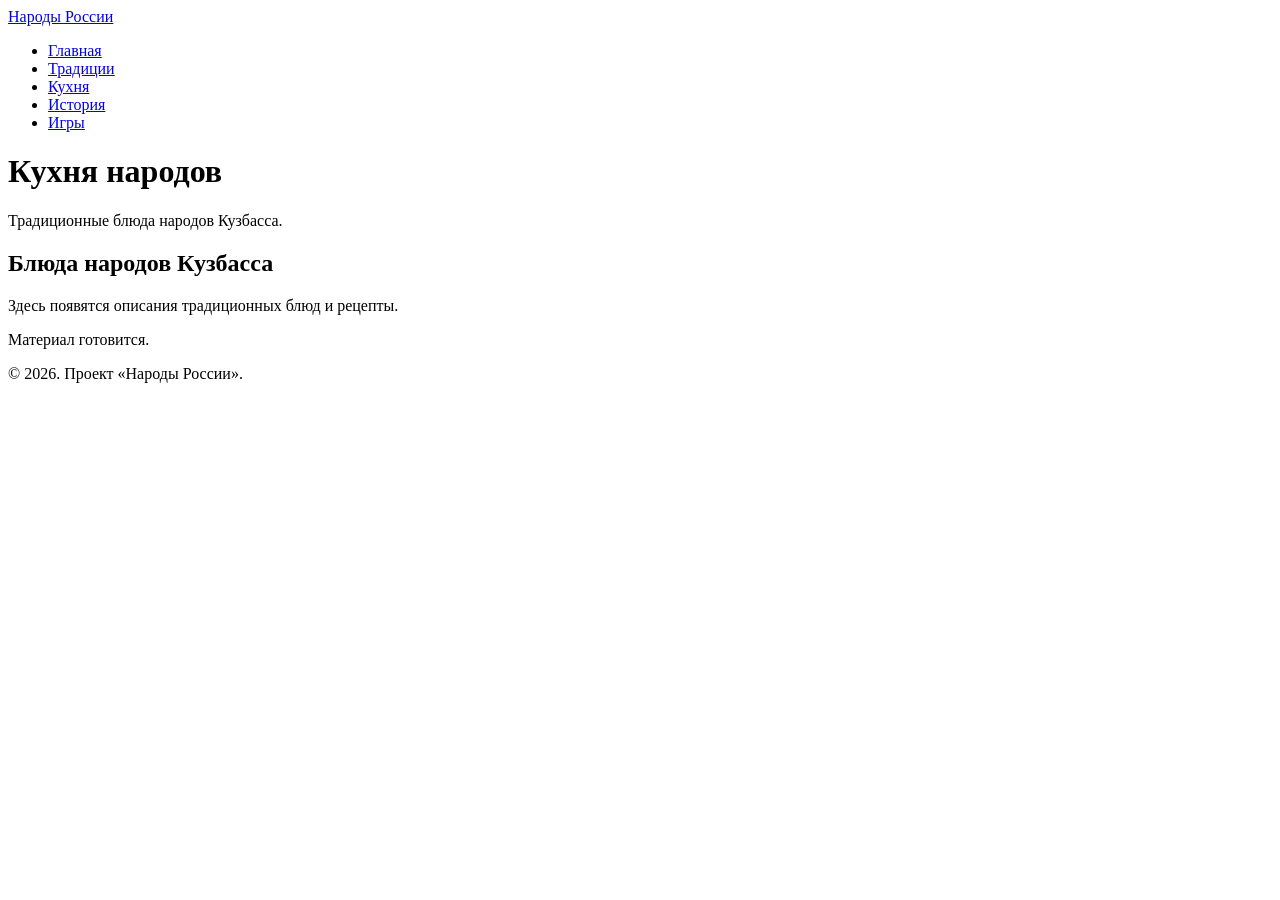
==== cuisine.html @ 7c1af922 "Каркас сайта: страницы, меню и общий CSS" ====
<!DOCTYPE html>
<html lang="ru">
<head>
  <meta charset="utf-8">
  <meta name="viewport" content="width=device-width, initial-scale=1">
  <title>Кухня народов — Народы России</title>
  <link rel="stylesheet" href="css/style.css">
</head>
<body>
  <header class="site-header">
    <a class="site-logo" href="index.html">Народы России</a>
    <nav class="site-nav" aria-label="Основная навигация">
      <ul class="site-nav__list">
        <li><a class="site-nav__link" href="index.html">Главная</a></li>
        <li><a class="site-nav__link" href="traditions.html">Традиции</a></li>
        <li><a class="site-nav__link" href="cuisine.html" aria-current="page">Кухня</a></li>
        <li><a class="site-nav__link" href="history.html">История</a></li>
        <li><a class="site-nav__link" href="games.html">Игры</a></li>
      </ul>
    </nav>
  </header>

  <main class="site-main">
    <h1 class="page-title">Кухня народов</h1>
    <p class="page-intro">Традиционные блюда народов Кузбасса.</p>

    <section class="page-section">
      <h2 class="section-title">Блюда народов Кузбасса</h2>
      <p>Здесь появятся описания традиционных блюд и рецепты.</p>
      <p>Материал готовится.</p>
    </section>
  </main>

  <footer class="site-footer">
    <p>© 2026. Проект «Народы России».</p>
  </footer>
</body>
</html>
---- css/style.css ----
/* ==========================================================================
   style.css — общий стиль сайта «Народы России»
   Владелец: Иван.
   Файл наполняется позже. Не редактировать без согласования с владельцем.
   ========================================================================== */
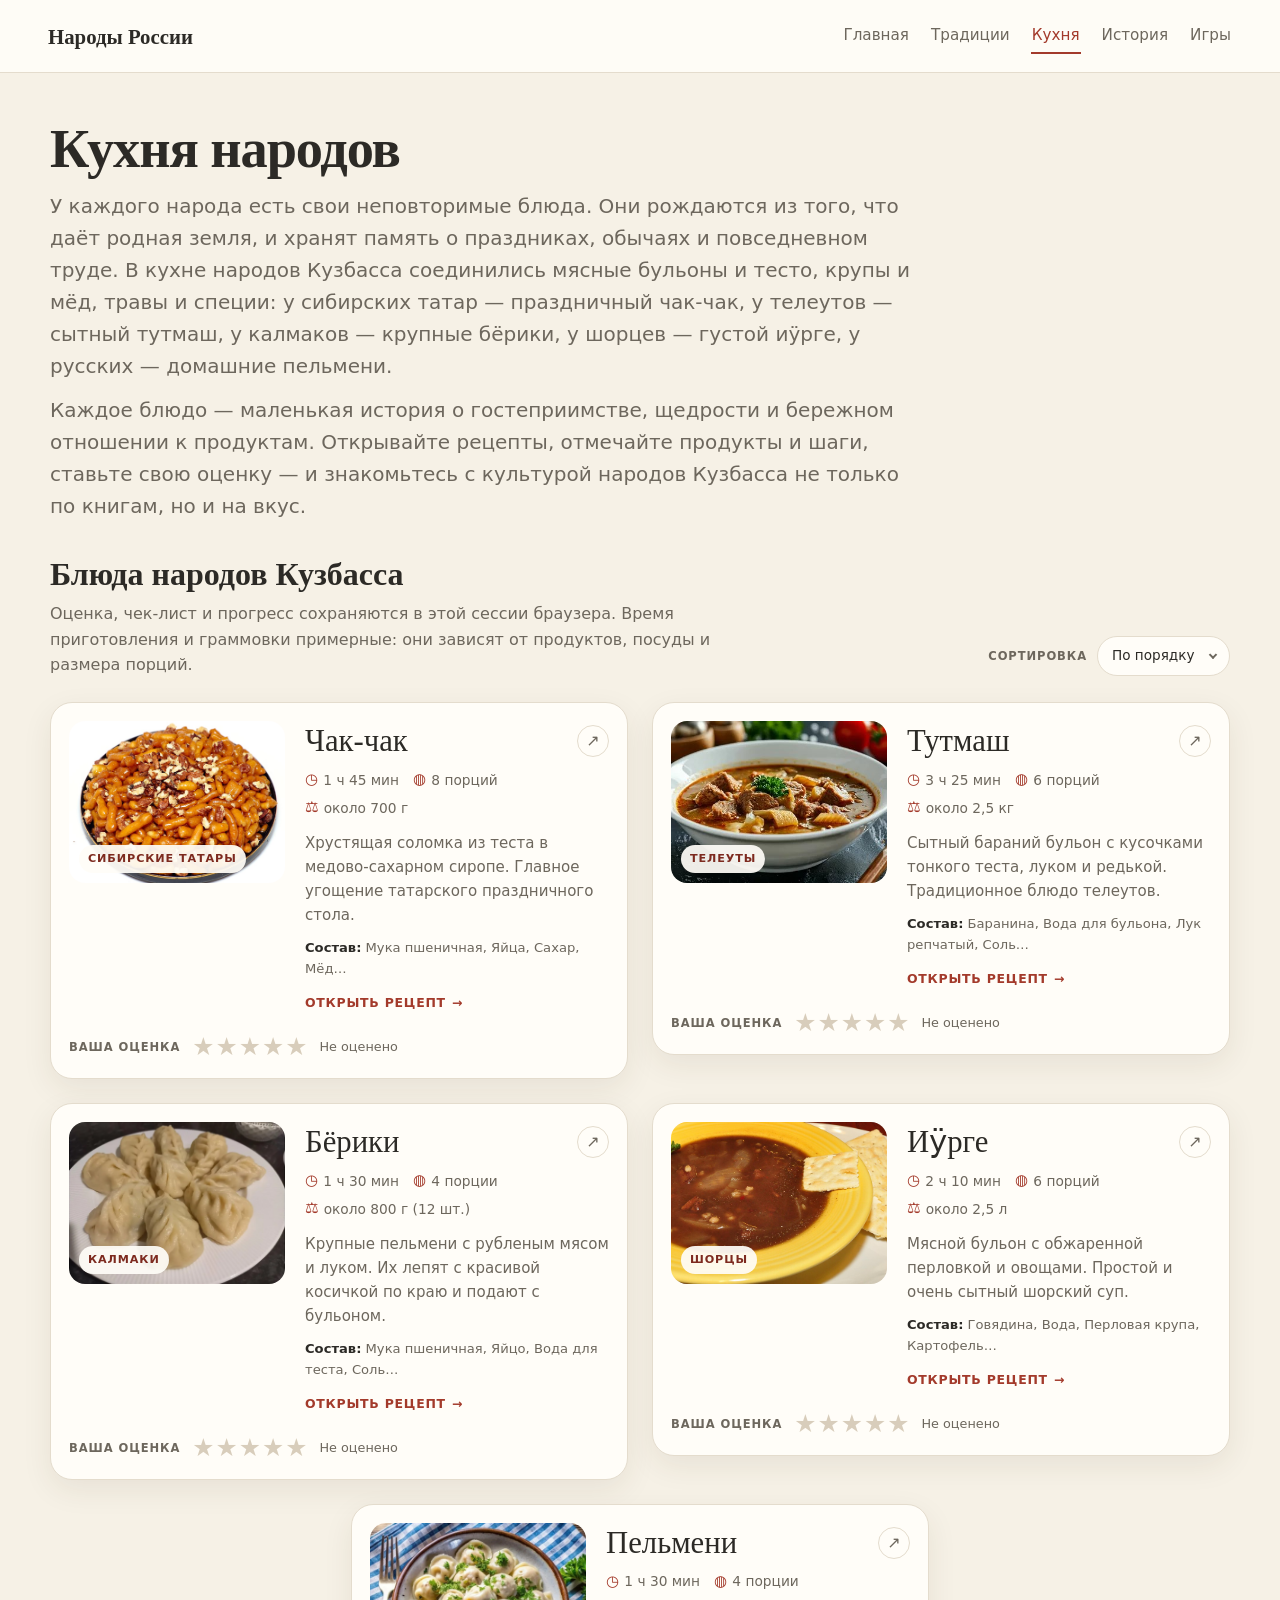
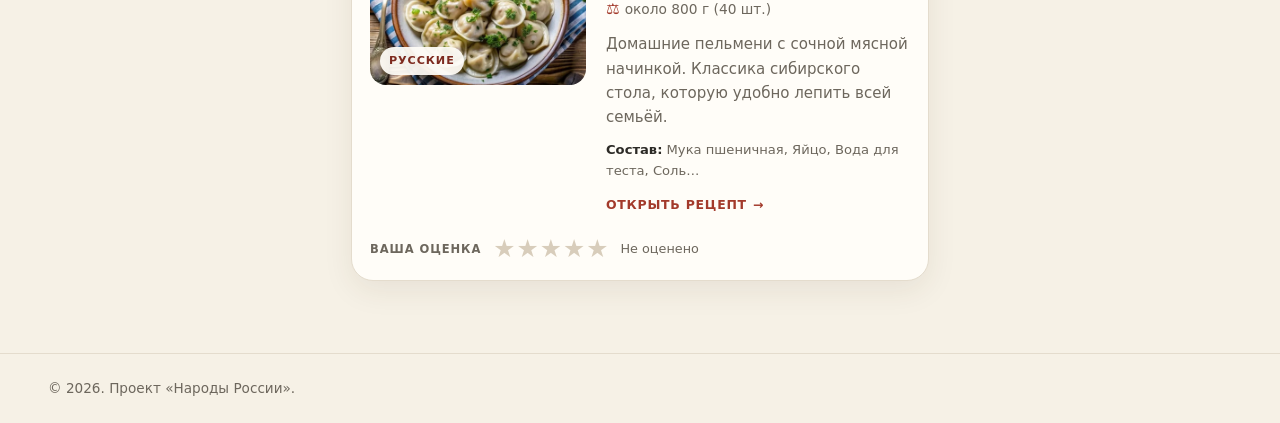
==== commit 18aaab93: "Add interactive cuisine recipes page Recipe cards open native dialogs with ingredients checklist and" ====
--- a/cuisine.html
+++ b/cuisine.html
@@ -3,10 +3,12 @@
 <head>
   <meta charset="utf-8">
   <meta name="viewport" content="width=device-width, initial-scale=1">
+  <meta name="description" content="Пять традиционных блюд народов Кузбасса: чак-чак, тутмаш, бёрики, иӱрге и пельмени. Пошаговые рецепты, чек-лист продуктов и сохранение прогресса.">
   <title>Кухня народов — Народы России</title>
   <link rel="stylesheet" href="css/style.css">
+  <link rel="stylesheet" href="css/cuisine.css">
 </head>
-<body>
+<body class="cuisine-page">
   <header class="site-header">
     <a class="site-logo" href="index.html">Народы России</a>
     <nav class="site-nav" aria-label="Основная навигация">
@@ -22,17 +24,41 @@
 
   <main class="site-main">
     <h1 class="page-title">Кухня народов</h1>
-    <p class="page-intro">Традиционные блюда народов Кузбасса.</p>
+    <div class="page-intro">
+      <p>У каждого народа есть свои неповторимые блюда. Они рождаются из того, что даёт родная земля, и хранят память о праздниках, обычаях и повседневном труде. В кухне народов Кузбасса соединились мясные бульоны и тесто, крупы и мёд, травы и специи: у сибирских татар — праздничный чак-чак, у телеутов — сытный тутмаш, у калмаков — крупные бёрики, у шорцев — густой иӱрге, у русских — домашние пельмени.</p>
+      <p>Каждое блюдо — маленькая история о гостеприимстве, щедрости и бережном отношении к продуктам. Открывайте рецепты, отмечайте продукты и шаги, ставьте свою оценку — и знакомьтесь с культурой народов Кузбасса не только по книгам, но и на вкус.</p>
+    </div>
 
-    <section class="page-section">
-      <h2 class="section-title">Блюда народов Кузбасса</h2>
-      <p>Здесь появятся описания традиционных блюд и рецепты.</p>
-      <p>Материал готовится.</p>
+    <section class="cuisine" aria-labelledby="dishes-title">
+      <div class="cuisine__heading">
+        <div class="cuisine__heading-text">
+          <h2 class="section-title" id="dishes-title">Блюда народов Кузбасса</h2>
+          <p class="section-intro">Оценка, чек-лист и прогресс сохраняются в этой сессии браузера. Время приготовления и граммовки примерные: они зависят от продуктов, посуды и размера порций.</p>
+        </div>
+        <label class="dish-sort">
+          <span class="dish-sort__label">Сортировка</span>
+          <span class="dish-sort__field">
+            <select class="dish-sort__select" id="dish-sort">
+              <option value="default">По порядку</option>
+              <option value="rating">По оценке</option>
+            </select>
+          </span>
+        </label>
+      </div>
+
+      <div class="dishes__grid" id="dish-grid"></div>
+
+      <noscript>
+        <p class="cuisine-noscript">Для интерактивных карточек нужен JavaScript. Включите его, чтобы открывать рецепты и сохранять прогресс.</p>
+      </noscript>
     </section>
   </main>
 
   <footer class="site-footer">
     <p>© 2026. Проект «Народы России».</p>
   </footer>
+
+  <script src="js/cuisine-data.js" defer></script>
+  <script src="js/cuisine.js" defer></script>
 </body>
 </html>
--- a/css/cuisine.css
+++ b/css/cuisine.css
@@ -0,0 +1,1150 @@
+/* ==========================================================================
+   cuisine.css — стили страницы «Кухня народов»
+   Подключается только в cuisine.html.
+   css/style.css не изменяется: это зона Ивана.
+   ========================================================================== */
+
+:root {
+  --c-bg: #f6f1e6;
+  --c-surface: #fffdf8;
+  --c-surface-soft: #fbf6ec;
+  --c-ink: #2c2a26;
+  --c-muted: #6d675d;
+  --c-line: #e4dccd;
+  --c-accent: #a33a2b;
+  --c-accent-dark: #7d2a1f;
+  --c-accent-soft: #f3e3de;
+  --c-green: #4f6b4a;
+  --c-green-soft: #e8efe3;
+  --c-gold: #c98a1e;
+  --c-radius: 22px;
+  --c-serif: "PT Serif", Cambria, "Times New Roman", serif;
+  --c-shadow: 0 10px 30px rgb(60 48 30 / 8%);
+  --c-shadow-hover: 0 18px 40px rgb(60 48 30 / 15%);
+}
+
+*,
+*::before,
+*::after {
+  box-sizing: border-box;
+}
+
+body.cuisine-page {
+  margin: 0;
+  background: var(--c-bg);
+  color: var(--c-ink);
+  font: 16px/1.6 "Segoe UI", system-ui, -apple-system, "Helvetica Neue", Arial, sans-serif;
+}
+
+html.has-modal,
+html.has-modal body {
+  overflow: hidden;
+}
+
+/* Базовый каркас. :where() держит нулевую специфичность,
+   чтобы будущие правила из style.css могли всё переопределить. */
+:where(.cuisine-page .site-header) {
+  display: flex;
+  flex-wrap: wrap;
+  align-items: center;
+  justify-content: space-between;
+  gap: 16px;
+  padding: 18px clamp(18px, 5vw, 48px);
+  background: rgb(255 253 248 / 94%);
+  border-bottom: 1px solid var(--c-line);
+}
+
+:where(.cuisine-page .site-logo) {
+  font-family: var(--c-serif);
+  font-size: 1.3rem;
+  font-weight: 700;
+  color: var(--c-ink);
+  text-decoration: none;
+}
+
+:where(.cuisine-page .site-nav__list) {
+  display: flex;
+  flex-wrap: wrap;
+  gap: 6px 20px;
+  margin: 0;
+  padding: 0;
+  list-style: none;
+}
+
+:where(.cuisine-page .site-nav__link) {
+  display: inline-block;
+  padding: 5px 1px;
+  color: var(--c-muted);
+  font-size: .95rem;
+  text-decoration: none;
+  border-bottom: 2px solid transparent;
+}
+
+:where(.cuisine-page .site-nav__link):hover,
+:where(.cuisine-page .site-nav__link)[aria-current="page"] {
+  color: var(--c-accent);
+  border-bottom-color: var(--c-accent);
+}
+
+.cuisine-page .site-main {
+  width: min(1180px, 100% - 40px);
+  margin: 0 auto;
+  padding: 48px 0 72px;
+}
+
+.cuisine-page .page-title {
+  margin: 0 0 12px;
+  font-family: var(--c-serif);
+  font-size: clamp(2.2rem, 5vw, 3.4rem);
+  line-height: 1.05;
+  letter-spacing: -.02em;
+}
+
+.cuisine-page .page-intro {
+  max-width: 68ch;
+  margin: 0 0 34px;
+  font-size: clamp(1.05rem, 1.6vw, 1.25rem);
+  color: var(--c-muted);
+}
+
+.cuisine-page .page-intro p {
+  margin: 0;
+}
+
+.cuisine-page .page-intro p + p {
+  margin-top: 12px;
+}
+
+.cuisine-page .section-title {
+  margin: 0 0 8px;
+  font-family: var(--c-serif);
+  font-size: clamp(1.5rem, 3vw, 2rem);
+  line-height: 1.15;
+}
+
+.cuisine-page .section-intro {
+  max-width: 70ch;
+  margin: 0 0 24px;
+  color: var(--c-muted);
+}
+
+.cuisine__heading {
+  display: flex;
+  flex-wrap: wrap;
+  align-items: flex-end;
+  justify-content: space-between;
+  gap: 14px 28px;
+  margin-bottom: 24px;
+}
+
+.cuisine__heading-text {
+  flex: 1 1 520px;
+  min-width: 0;
+}
+
+.cuisine__heading-text .section-intro {
+  margin-bottom: 0;
+}
+
+.dish-sort {
+  display: flex;
+  flex: none;
+  align-items: center;
+  gap: 10px;
+  padding-bottom: 2px;
+}
+
+.dish-sort__label {
+  color: var(--c-muted);
+  font-size: .72rem;
+  font-weight: 700;
+  letter-spacing: .08em;
+  text-transform: uppercase;
+}
+
+.dish-sort__field {
+  position: relative;
+  display: inline-flex;
+}
+
+.dish-sort__field::after {
+  content: "";
+  position: absolute;
+  top: 50%;
+  right: 14px;
+  width: 6px;
+  height: 6px;
+  border-right: 2px solid var(--c-muted);
+  border-bottom: 2px solid var(--c-muted);
+  pointer-events: none;
+  transform: translateY(-70%) rotate(45deg);
+}
+
+.dish-sort__select {
+  appearance: none;
+  padding: 8px 34px 8px 14px;
+  color: var(--c-ink);
+  font: inherit;
+  font-size: .85rem;
+  background: var(--c-surface);
+  border: 1px solid var(--c-line);
+  border-radius: 999px;
+  cursor: pointer;
+  transition: border-color .2s ease, box-shadow .2s ease;
+}
+
+.dish-sort__select:hover {
+  border-color: #d6c9b4;
+}
+
+.dish-sort__select:focus-visible {
+  outline: 3px solid var(--c-accent);
+  outline-offset: 2px;
+}
+
+/* Сетка карточек */
+.dishes__grid {
+  display: grid;
+  grid-template-columns: repeat(auto-fit, minmax(420px, 1fr));
+  gap: 24px;
+  align-items: start;
+}
+
+/* Пятая карточка в двухколоночной сетке выглядит аккуратнее по центру. */
+@media (min-width: 920px) {
+  .dishes__grid > .dish-card:last-child:nth-child(odd) {
+    grid-column: 1 / -1;
+    justify-self: center;
+    width: calc(50% - 12px);
+  }
+}
+
+.dish-card {
+  position: relative;
+  overflow: hidden;
+  background: var(--c-surface);
+  border: 1px solid var(--c-line);
+  border-radius: var(--c-radius);
+  box-shadow: var(--c-shadow);
+  transition: border-color .25s ease, box-shadow .25s ease;
+}
+
+.dish-card:hover {
+  border-color: #d6c9b4;
+  box-shadow: var(--c-shadow-hover);
+}
+
+.dish-card__summary {
+  display: grid;
+  grid-template-columns: minmax(150px, 40%) minmax(0, 1fr);
+  align-items: start;
+  gap: 20px;
+  width: 100%;
+  padding: 18px;
+  border: 0;
+  background: transparent;
+  color: inherit;
+  font: inherit;
+  text-align: left;
+  cursor: pointer;
+}
+
+.dish-card__summary:focus-visible {
+  outline: 3px solid var(--c-accent);
+  outline-offset: -3px;
+  border-radius: var(--c-radius);
+}
+
+.dish-card__media {
+  position: relative;
+  display: block;
+  overflow: hidden;
+  align-self: start;
+  border-radius: 16px;
+  background: #e8dfcf;
+}
+
+.dish-card__media img {
+  display: block;
+  width: 100%;
+  height: auto;
+  aspect-ratio: 4 / 3;
+  object-fit: cover;
+  transition: transform .4s ease;
+}
+
+.dish-card:hover .dish-card__media img {
+  transform: scale(1.04);
+}
+
+.dish-card__badge {
+  position: absolute;
+  left: 10px;
+  bottom: 10px;
+  max-width: calc(100% - 20px);
+  padding: 5px 9px;
+  overflow: hidden;
+  color: var(--c-accent-dark);
+  font-size: .7rem;
+  font-weight: 700;
+  letter-spacing: .08em;
+  text-overflow: ellipsis;
+  text-transform: uppercase;
+  white-space: nowrap;
+  background: rgb(255 253 248 / 93%);
+  border-radius: 999px;
+}
+
+.dish-card__content {
+  display: flex;
+  flex-direction: column;
+  min-width: 0;
+  padding: 4px 0;
+}
+
+.dish-card__title-row {
+  display: flex;
+  align-items: flex-start;
+  justify-content: space-between;
+  gap: 12px;
+}
+
+.dish-card__title {
+  font-family: var(--c-serif);
+  font-size: clamp(1.5rem, 2.4vw, 2rem);
+  line-height: 1.1;
+}
+
+.dish-card__toggle-icon {
+  display: grid;
+  flex: none;
+  place-items: center;
+  width: 32px;
+  height: 32px;
+  color: var(--c-muted);
+  font-size: 1rem;
+  line-height: 1;
+  border: 1px solid var(--c-line);
+  border-radius: 50%;
+  transition: color .2s ease, background .2s ease, border-color .2s ease;
+}
+
+.dish-card__toggle-icon::before {
+  content: "↗";
+}
+
+.dish-card__summary:hover .dish-card__toggle-icon {
+  color: var(--c-accent);
+  background: var(--c-accent-soft);
+  border-color: #e5c9c0;
+}
+
+.dish-card__meta {
+  display: flex;
+  flex-wrap: wrap;
+  gap: 6px 14px;
+  margin-top: 10px;
+  color: var(--c-muted);
+  font-size: .86rem;
+}
+
+.dish-card__meta-item {
+  display: inline-flex;
+  align-items: center;
+  gap: 5px;
+}
+
+.dish-card__meta-icon {
+  color: var(--c-accent);
+  font-size: .95rem;
+  line-height: 1;
+}
+
+.dish-card__desc {
+  margin-top: 12px;
+  color: var(--c-muted);
+  font-size: .94rem;
+}
+
+.dish-card__preview {
+  margin-top: 10px;
+  color: var(--c-muted);
+  font-size: .82rem;
+}
+
+.dish-card__preview strong {
+  color: var(--c-ink);
+}
+
+.dish-card__open-hint {
+  display: inline-flex;
+  align-items: center;
+  gap: 6px;
+  margin-top: auto;
+  padding-top: 14px;
+  color: var(--c-accent);
+  font-size: .78rem;
+  font-weight: 700;
+  letter-spacing: .06em;
+  text-transform: uppercase;
+}
+
+.dish-card__open-hint::after {
+  content: "→";
+  transition: transform .2s ease;
+}
+
+.dish-card:hover .dish-card__open-hint::after {
+  transform: translateX(3px);
+}
+
+/* Рейтинг */
+.dish-rating {
+  display: flex;
+  flex-wrap: wrap;
+  align-items: center;
+  gap: 8px 12px;
+  padding: 0 18px 18px;
+}
+
+.dish-rating__label {
+  color: var(--c-muted);
+  font-size: .72rem;
+  font-weight: 700;
+  letter-spacing: .08em;
+  text-transform: uppercase;
+}
+
+.dish-rating__stars {
+  display: inline-flex;
+  gap: 1px;
+}
+
+.star {
+  position: relative;
+  display: inline-flex;
+  color: #d8cdbb;
+  line-height: 1;
+  cursor: pointer;
+}
+
+.star__input {
+  position: absolute;
+  width: 1px;
+  height: 1px;
+  overflow: hidden;
+  opacity: 0;
+}
+
+.star__icon {
+  font-size: 1.55rem;
+  line-height: 1;
+  transition: color .15s ease, transform .15s ease;
+}
+
+.star.is-filled {
+  color: var(--c-gold);
+}
+
+.star:hover .star__icon {
+  color: var(--c-gold);
+  transform: scale(1.14);
+}
+
+/* Подсвечиваем все звёзды до той, на которую наведён курсор. */
+@media (hover: hover) {
+  .dish-rating__stars:has(.star:nth-child(1):hover) .star:nth-child(-n + 1),
+  .dish-rating__stars:has(.star:nth-child(2):hover) .star:nth-child(-n + 2),
+  .dish-rating__stars:has(.star:nth-child(3):hover) .star:nth-child(-n + 3),
+  .dish-rating__stars:has(.star:nth-child(4):hover) .star:nth-child(-n + 4),
+  .dish-rating__stars:has(.star:nth-child(5):hover) .star:nth-child(-n + 5) {
+    color: var(--c-gold);
+  }
+}
+
+.star:focus-within {
+  outline: 2px solid var(--c-accent);
+  outline-offset: 2px;
+  border-radius: 4px;
+}
+
+.dish-rating__value {
+  color: var(--c-muted);
+  font-size: .8rem;
+}
+
+/* Модальное окно с рецептом */
+.dish-modal {
+  width: min(1040px, calc(100% - 32px));
+  max-height: min(90vh, 940px);
+  margin: auto;
+  padding: 0;
+  overflow: auto;
+  overscroll-behavior: contain;
+  color: var(--c-ink);
+  background: var(--c-surface-soft);
+  border: 1px solid var(--c-line);
+  border-radius: 24px;
+  box-shadow: 0 30px 80px rgb(30 24 17 / 35%);
+}
+
+.dish-modal:focus {
+  outline: none;
+}
+
+.dish-modal::backdrop {
+  background: rgb(35 28 20 / 55%);
+  backdrop-filter: blur(2px);
+}
+
+.dish-modal[open] {
+  animation: cuisine-modal-in .24s ease both;
+}
+
+@keyframes cuisine-modal-in {
+  from {
+    opacity: 0;
+    transform: translateY(14px) scale(.985);
+  }
+
+  to {
+    opacity: 1;
+    transform: none;
+  }
+}
+
+.dish-modal__head {
+  position: sticky;
+  top: 0;
+  z-index: 2;
+  display: flex;
+  align-items: flex-start;
+  justify-content: space-between;
+  gap: 18px;
+  padding: 20px 24px 16px;
+  background: var(--c-surface-soft);
+  border-bottom: 1px solid var(--c-line);
+}
+
+.dish-modal__title-wrap {
+  min-width: 0;
+}
+
+.dish-modal__close {
+  display: grid;
+  flex: none;
+  place-items: center;
+  width: 42px;
+  height: 42px;
+  padding: 0;
+  color: var(--c-muted);
+  font: inherit;
+  font-size: 1.6rem;
+  line-height: 1;
+  background: #fff;
+  border: 1px solid var(--c-line);
+  border-radius: 50%;
+  cursor: pointer;
+  transition: color .2s ease, background .2s ease, border-color .2s ease;
+}
+
+.dish-modal__close:hover {
+  color: var(--c-accent-dark);
+  background: var(--c-accent-soft);
+  border-color: #e5c9c0;
+}
+
+.dish-modal__close:focus-visible {
+  outline: 3px solid var(--c-accent);
+  outline-offset: 3px;
+}
+
+.dish-modal__content {
+  padding: 20px 24px 26px;
+}
+
+.dish-modal .dish-ingredients {
+  position: static;
+}
+
+.dish-card__eyebrow {
+  margin: 0 0 4px;
+  color: var(--c-accent);
+  font-size: .72rem;
+  font-weight: 700;
+  letter-spacing: .12em;
+  text-transform: uppercase;
+}
+
+.dish-card__body-title {
+  margin: 0;
+  font-family: var(--c-serif);
+  font-size: clamp(1.6rem, 3vw, 2.2rem);
+  line-height: 1.1;
+}
+
+.dish-card__yield {
+  display: flex;
+  flex-wrap: wrap;
+  gap: 6px 18px;
+  width: fit-content;
+  max-width: 100%;
+  margin-bottom: 16px;
+  padding: 10px 14px;
+  color: var(--c-muted);
+  font-size: .86rem;
+  background: #fff;
+  border: 1px solid var(--c-line);
+  border-radius: 12px;
+}
+
+.dish-card__yield strong {
+  color: var(--c-ink);
+}
+
+.dish-card__note {
+  margin: 0;
+  padding: 10px 14px;
+  color: #5f5a50;
+  font-size: .86rem;
+  line-height: 1.5;
+  background: #fff8e9;
+  border-left: 3px solid #d9b36a;
+  border-radius: 0 10px 10px 0;
+}
+
+.dish-card__progress {
+  margin: 18px 0 22px;
+}
+
+.dish-card__progress-row {
+  display: flex;
+  flex-wrap: wrap;
+  justify-content: space-between;
+  gap: 8px 16px;
+  margin-bottom: 8px;
+  color: var(--c-muted);
+  font-size: .9rem;
+}
+
+.dish-card__progress-row strong {
+  color: var(--c-accent-dark);
+  font-size: 1.05rem;
+}
+
+.dish-progress {
+  height: 10px;
+  overflow: hidden;
+  background: #e9e0d1;
+  border-radius: 999px;
+}
+
+.dish-progress__fill {
+  display: block;
+  width: 0;
+  height: 100%;
+  background: linear-gradient(90deg, var(--c-accent), #c66a3f);
+  border-radius: inherit;
+  transition: width .3s ease;
+}
+
+.dish-card__columns {
+  display: grid;
+  grid-template-columns: minmax(250px, 320px) minmax(0, 1fr);
+  gap: 28px;
+  align-items: start;
+}
+
+.dish-ingredients {
+  position: sticky;
+  top: 18px;
+  padding: 18px;
+  background: #fff;
+  border: 1px solid var(--c-line);
+  border-radius: 18px;
+}
+
+.dish-steps {
+  min-width: 0;
+}
+
+.dish-block-title {
+  margin: 0 0 4px;
+  font-family: var(--c-serif);
+  font-size: 1.25rem;
+  line-height: 1.2;
+}
+
+.dish-block-hint {
+  margin: 0 0 14px;
+  color: var(--c-muted);
+  font-size: .84rem;
+}
+
+/* Ингредиенты */
+.ingredient-list {
+  display: grid;
+  gap: 2px;
+  margin: 0;
+  padding: 0;
+  list-style: none;
+}
+
+.ingredient-list__item {
+  margin: 0;
+}
+
+.ingredient-check {
+  display: grid;
+  grid-template-columns: 22px minmax(0, 1fr) auto;
+  align-items: center;
+  gap: 10px;
+  padding: 9px 10px;
+  border-radius: 10px;
+  cursor: pointer;
+  transition: background .2s ease;
+}
+
+.ingredient-check:hover {
+  background: #f7f0e4;
+}
+
+.ingredient-check.is-checked {
+  background: var(--c-green-soft);
+}
+
+.ingredient-check input {
+  position: absolute;
+  width: 1px;
+  height: 1px;
+  overflow: hidden;
+  opacity: 0;
+}
+
+.ingredient-check__box {
+  position: relative;
+  width: 22px;
+  height: 22px;
+  background: #fff;
+  border: 2px solid #c9bca8;
+  border-radius: 6px;
+  transition: background .2s ease, border-color .2s ease;
+}
+
+.ingredient-check input:focus-visible + .ingredient-check__box {
+  outline: 3px solid var(--c-accent);
+  outline-offset: 2px;
+}
+
+.ingredient-check input:checked + .ingredient-check__box {
+  background: var(--c-green);
+  border-color: var(--c-green);
+}
+
+.ingredient-check input:checked + .ingredient-check__box::after {
+  content: "";
+  position: absolute;
+  top: 2px;
+  left: 6px;
+  width: 6px;
+  height: 11px;
+  border-right: 2px solid #fff;
+  border-bottom: 2px solid #fff;
+  transform: rotate(45deg);
+}
+
+.ingredient-check__name {
+  font-size: .92rem;
+  line-height: 1.35;
+}
+
+.ingredient-check.is-checked .ingredient-check__name {
+  color: var(--c-muted);
+  text-decoration: line-through;
+  text-decoration-color: rgb(79 107 74 / 40%);
+}
+
+.ingredient-check__amount {
+  color: var(--c-muted);
+  font-size: .8rem;
+  white-space: nowrap;
+}
+
+.dish-ingredients__count {
+  margin: 12px 0 0;
+  padding-top: 10px;
+  color: var(--c-muted);
+  font-size: .8rem;
+  border-top: 1px dashed var(--c-line);
+}
+
+/* Шаги */
+.step-list {
+  display: grid;
+  gap: 10px;
+  margin: 0;
+  padding: 0;
+  list-style: none;
+}
+
+.step-list__item {
+  margin: 0;
+}
+
+.step {
+  display: grid;
+  grid-template-columns: 38px minmax(0, 1fr) auto 26px;
+  align-items: start;
+  gap: 12px;
+  width: 100%;
+  padding: 14px;
+  color: inherit;
+  font: inherit;
+  text-align: left;
+  background: #fff;
+  border: 1px solid var(--c-line);
+  border-radius: 14px;
+  cursor: pointer;
+  transition: background .2s ease, border-color .2s ease;
+}
+
+.step:hover {
+  background: #fffdf8;
+  border-color: #d6c9b4;
+}
+
+.step:focus-visible {
+  outline: 3px solid var(--c-accent);
+  outline-offset: 2px;
+}
+
+.step.is-done {
+  background: var(--c-green-soft);
+  border-color: #cbd9c2;
+}
+
+.step__num {
+  display: grid;
+  place-items: center;
+  width: 34px;
+  height: 34px;
+  color: var(--c-accent-dark);
+  font-size: .9rem;
+  font-weight: 700;
+  background: var(--c-accent-soft);
+  border-radius: 50%;
+}
+
+.step.is-done .step__num {
+  color: #fff;
+  background: var(--c-green);
+}
+
+.step__body {
+  display: grid;
+  gap: 4px;
+  min-width: 0;
+}
+
+.step__title {
+  font-weight: 700;
+  line-height: 1.3;
+}
+
+.step.is-done .step__title {
+  text-decoration: line-through;
+  text-decoration-color: rgb(79 107 74 / 45%);
+}
+
+.step__text {
+  color: var(--c-muted);
+  font-size: .88rem;
+  line-height: 1.5;
+}
+
+.step.is-done .step__text {
+  color: #5f6b58;
+}
+
+.step__time {
+  align-self: start;
+  padding: 3px 8px;
+  color: var(--c-muted);
+  font-size: .76rem;
+  white-space: nowrap;
+  background: #f5eee2;
+  border-radius: 999px;
+}
+
+.step.is-done .step__time {
+  color: var(--c-green);
+  background: #dbe7d4;
+}
+
+.step__check {
+  position: relative;
+  width: 22px;
+  height: 22px;
+  margin-top: 5px;
+  border: 2px solid #d3c7b4;
+  border-radius: 50%;
+}
+
+.step.is-done .step__check {
+  background: var(--c-green);
+  border-color: var(--c-green);
+}
+
+.step.is-done .step__check::after {
+  content: "";
+  position: absolute;
+  top: 2px;
+  left: 6px;
+  width: 5px;
+  height: 10px;
+  border-right: 2px solid #fff;
+  border-bottom: 2px solid #fff;
+  transform: rotate(45deg);
+}
+
+/* Подвал раскрытой карточки */
+.dish-card__footer {
+  display: flex;
+  flex-wrap: wrap;
+  align-items: flex-start;
+  justify-content: space-between;
+  gap: 18px;
+  margin-top: 22px;
+  padding-top: 18px;
+  border-top: 1px solid var(--c-line);
+}
+
+.dish-card__status-wrap {
+  display: grid;
+  gap: 6px;
+  max-width: 72ch;
+}
+
+.dish-card__status {
+  margin: 0;
+  font-size: .9rem;
+}
+
+.dish-card__credit {
+  margin: 0;
+  color: var(--c-muted);
+  font-size: .76rem;
+}
+
+.dish-card__credit a {
+  color: inherit;
+  text-decoration: underline;
+  text-underline-offset: 2px;
+}
+
+.dish-reset {
+  padding: 11px 18px;
+  color: #fff;
+  font: inherit;
+  font-weight: 700;
+  white-space: nowrap;
+  background: var(--c-accent);
+  border: 0;
+  border-radius: 999px;
+  cursor: pointer;
+  transition: background .2s ease, transform .2s ease;
+}
+
+.dish-reset:hover {
+  background: var(--c-accent-dark);
+  transform: translateY(-1px);
+}
+
+.dish-reset:focus-visible {
+  outline: 3px solid var(--c-accent);
+  outline-offset: 3px;
+}
+
+/* Служебные элементы */
+.visually-hidden {
+  position: absolute !important;
+  width: 1px !important;
+  height: 1px !important;
+  padding: 0 !important;
+  margin: -1px !important;
+  overflow: hidden !important;
+  clip: rect(0, 0, 0, 0) !important;
+  white-space: nowrap !important;
+  border: 0 !important;
+}
+
+.cuisine-noscript,
+.cuisine-error {
+  padding: 18px 20px;
+  color: var(--c-accent-dark);
+  background: var(--c-accent-soft);
+  border: 1px solid #e5c9c0;
+  border-radius: 14px;
+}
+
+/* Подвал сайта */
+:where(.cuisine-page .site-footer) {
+  padding: 24px clamp(18px, 5vw, 48px);
+  color: var(--c-muted);
+  font-size: .85rem;
+  border-top: 1px solid var(--c-line);
+}
+
+:where(.cuisine-page .site-footer p) {
+  margin: 0;
+}
+
+@media (max-width: 900px) {
+  .dish-card__columns {
+    grid-template-columns: 1fr;
+  }
+
+  .dish-ingredients {
+    position: static;
+  }
+}
+
+@media (max-width: 760px) {
+  .dish-card__summary {
+    grid-template-columns: 1fr;
+    gap: 14px;
+    padding: 14px;
+  }
+
+  .dish-card__media img {
+    aspect-ratio: 16 / 9;
+  }
+
+  .dish-card__content {
+    padding: 0;
+  }
+
+  .dish-rating {
+    padding: 0 14px 14px;
+  }
+
+  .dish-modal {
+    width: calc(100% - 24px);
+    max-height: 92vh;
+    border-radius: 18px;
+  }
+
+  .dish-modal__head {
+    padding: 18px 18px 14px;
+  }
+
+  .dish-modal__content {
+    padding: 18px;
+  }
+
+  .dish-card__open-hint {
+    padding-top: 10px;
+  }
+}
+
+@media (max-width: 560px) {
+  .cuisine-page .site-main {
+    width: calc(100% - 28px);
+    padding: 32px 0 56px;
+  }
+
+  .dishes__grid {
+    grid-template-columns: 1fr;
+    gap: 16px;
+  }
+
+  .step {
+    grid-template-columns: 34px minmax(0, 1fr) 22px;
+    gap: 10px;
+    padding: 12px;
+  }
+
+  .step__num {
+    width: 32px;
+    height: 32px;
+  }
+
+  .step__time {
+    grid-column: 2;
+    grid-row: 2;
+    justify-self: start;
+  }
+
+  .step__check {
+    grid-column: 3;
+    grid-row: 1;
+  }
+
+  .dish-modal {
+    width: calc(100% - 12px);
+    max-height: 94vh;
+    border-radius: 16px;
+  }
+
+  .dish-modal__head {
+    gap: 12px;
+    padding: 16px;
+  }
+
+  .dish-modal__content {
+    padding: 16px;
+  }
+
+  .dish-modal__close {
+    width: 38px;
+    height: 38px;
+  }
+
+  .dish-card__yield {
+    width: 100%;
+  }
+
+  .dish-card__footer {
+    align-items: stretch;
+  }
+
+  .dish-reset {
+    width: 100%;
+  }
+}
+
+/* На тач-экранах hover не нужен: карточка не должна «залипать». */
+@media (hover: none) {
+  .dish-card:hover {
+    border-color: var(--c-line);
+    box-shadow: var(--c-shadow);
+  }
+
+  .dish-card:hover .dish-card__media img {
+    transform: none;
+  }
+
+  .dish-card:hover .dish-card__open-hint::after {
+    transform: none;
+  }
+
+  .star:hover .star__icon {
+    color: inherit;
+    transform: none;
+  }
+}
+
+@media (prefers-reduced-motion: reduce) {
+  *,
+  *::before,
+  *::after {
+    scroll-behavior: auto !important;
+    animation-duration: .01ms !important;
+    animation-iteration-count: 1 !important;
+    transition-duration: .01ms !important;
+  }
+
+  .dish-card:hover .dish-card__media img {
+    transform: none;
+  }
+}
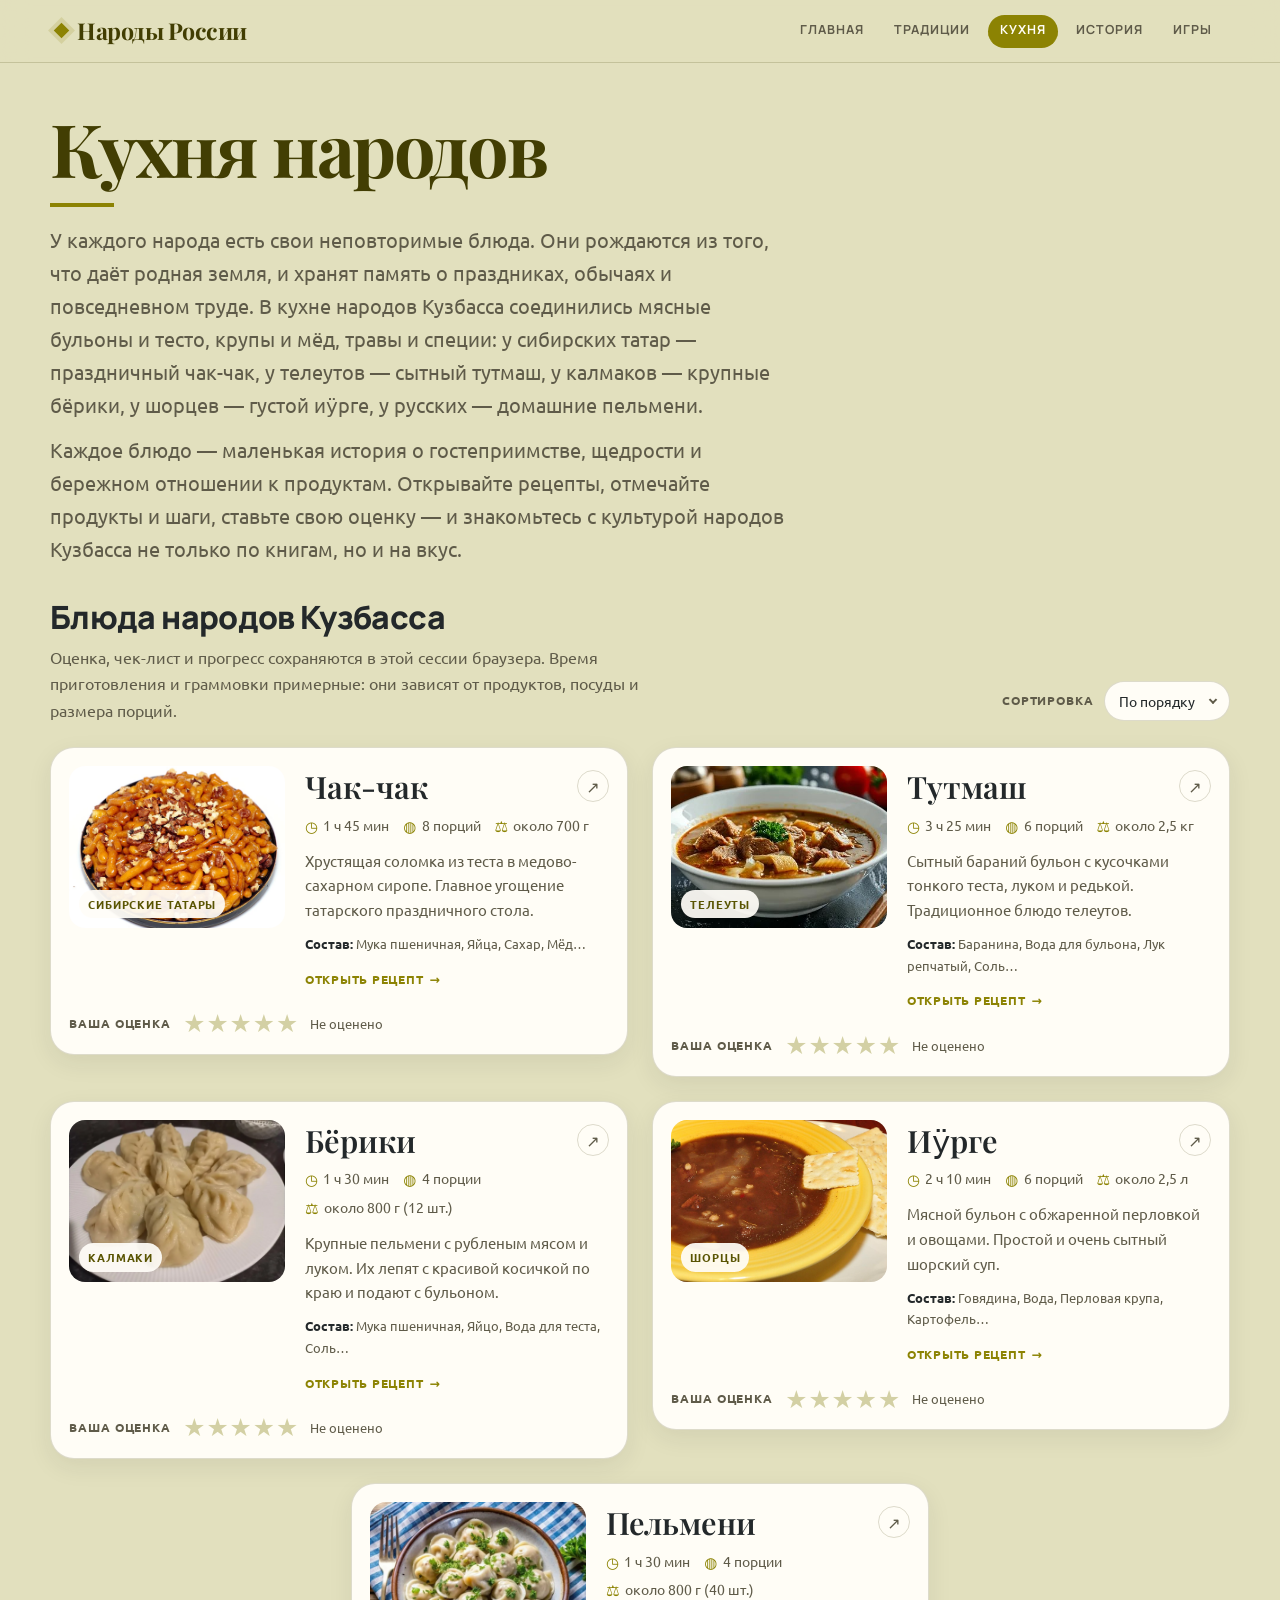
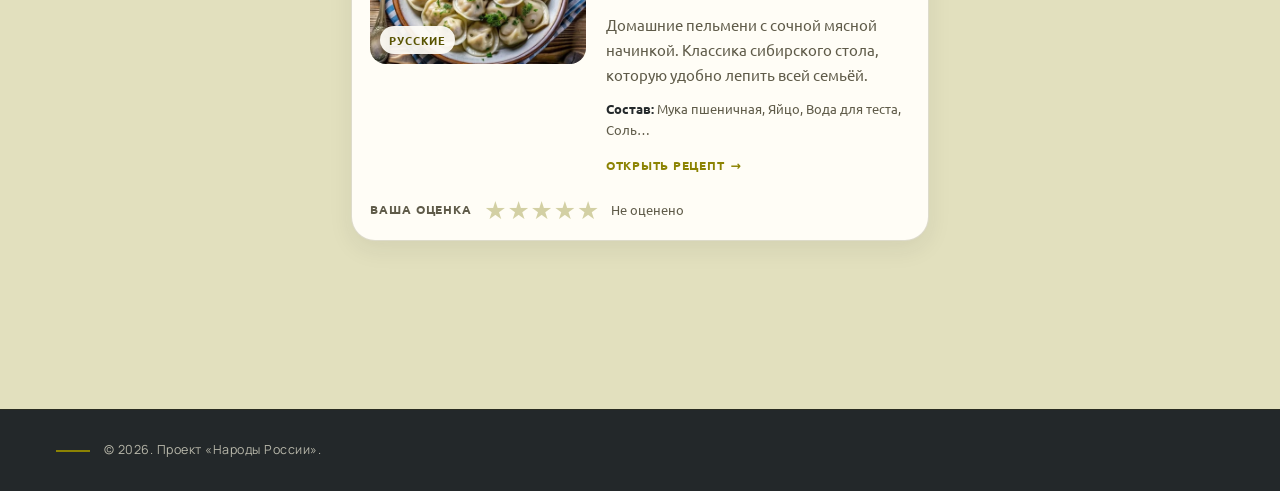
==== commit b4db070b: "Оформить сайт в кремово-оливковом стиле и доработать разделы - Новый общий стиль, локальные шрифты и" ====
--- a/cuisine.html
+++ b/cuisine.html
@@ -5,6 +5,7 @@
   <meta name="viewport" content="width=device-width, initial-scale=1">
   <meta name="description" content="Пять традиционных блюд народов Кузбасса: чак-чак, тутмаш, бёрики, иӱрге и пельмени. Пошаговые рецепты, чек-лист продуктов и сохранение прогресса.">
   <title>Кухня народов — Народы России</title>
+  <link rel="stylesheet" href="css/fonts.css">
   <link rel="stylesheet" href="css/style.css">
   <link rel="stylesheet" href="css/cuisine.css">
 </head>
--- a/css/fonts.css
+++ b/css/fonts.css
@@ -0,0 +1,104 @@
+/* ==========================================================================
+   fonts.css — локальные шрифты сайта.
+   Файлы лежат в /fonts, скачаны с Google Fonts (лицензия OFL).
+   ========================================================================== */
+
+@font-face {
+  font-family: "Manrope";
+  font-style: normal;
+  font-weight: 400 800;
+  font-display: swap;
+  src: url("../fonts/manrope-cyrillic.woff2") format("woff2");
+  unicode-range: U+0301, U+0400-045F, U+0490-0491, U+04B0-04B1, U+2116;
+}
+
+@font-face {
+  font-family: "Manrope";
+  font-style: normal;
+  font-weight: 400 800;
+  font-display: swap;
+  src: url("../fonts/manrope-latin.woff2") format("woff2");
+  unicode-range: U+0000-00FF, U+0131, U+0152-0153, U+02BB-02BC, U+02C6, U+02DA,
+    U+02DC, U+0304, U+0308, U+0329, U+2000-206F, U+20AC, U+2122, U+2191,
+    U+2193, U+2212, U+2215, U+FEFF, U+FFFD;
+}
+
+@font-face {
+  font-family: "Playfair Display";
+  font-style: normal;
+  font-weight: 600 700;
+  font-display: swap;
+  src: url("../fonts/playfair-display-cyrillic.woff2") format("woff2");
+  unicode-range: U+0301, U+0400-045F, U+0490-0491, U+04B0-04B1, U+2116;
+}
+
+@font-face {
+  font-family: "Playfair Display";
+  font-style: normal;
+  font-weight: 600 700;
+  font-display: swap;
+  src: url("../fonts/playfair-display-latin.woff2") format("woff2");
+  unicode-range: U+0000-00FF, U+0131, U+0152-0153, U+02BB-02BC, U+02C6, U+02DA,
+    U+02DC, U+0304, U+0308, U+0329, U+2000-206F, U+20AC, U+2122, U+2191,
+    U+2193, U+2212, U+2215, U+FEFF, U+FFFD;
+}
+
+@font-face {
+  font-family: "Ubuntu";
+  font-style: normal;
+  font-weight: 400;
+  font-display: swap;
+  src: url("../fonts/ubuntu-400-cyrillic.woff2") format("woff2");
+  unicode-range: U+0301, U+0400-045F, U+0490-0491, U+04B0-04B1, U+2116;
+}
+
+@font-face {
+  font-family: "Ubuntu";
+  font-style: normal;
+  font-weight: 400;
+  font-display: swap;
+  src: url("../fonts/ubuntu-400-latin.woff2") format("woff2");
+  unicode-range: U+0000-00FF, U+0131, U+0152-0153, U+02BB-02BC, U+02C6, U+02DA,
+    U+02DC, U+0304, U+0308, U+0329, U+2000-206F, U+20AC, U+2122, U+2191,
+    U+2193, U+2212, U+2215, U+FEFF, U+FFFD;
+}
+
+@font-face {
+  font-family: "Ubuntu";
+  font-style: normal;
+  font-weight: 500;
+  font-display: swap;
+  src: url("../fonts/ubuntu-500-cyrillic.woff2") format("woff2");
+  unicode-range: U+0301, U+0400-045F, U+0490-0491, U+04B0-04B1, U+2116;
+}
+
+@font-face {
+  font-family: "Ubuntu";
+  font-style: normal;
+  font-weight: 500;
+  font-display: swap;
+  src: url("../fonts/ubuntu-500-latin.woff2") format("woff2");
+  unicode-range: U+0000-00FF, U+0131, U+0152-0153, U+02BB-02BC, U+02C6, U+02DA,
+    U+02DC, U+0304, U+0308, U+0329, U+2000-206F, U+20AC, U+2122, U+2191,
+    U+2193, U+2212, U+2215, U+FEFF, U+FFFD;
+}
+
+@font-face {
+  font-family: "Ubuntu";
+  font-style: normal;
+  font-weight: 700;
+  font-display: swap;
+  src: url("../fonts/ubuntu-700-cyrillic.woff2") format("woff2");
+  unicode-range: U+0301, U+0400-045F, U+0490-0491, U+04B0-04B1, U+2116;
+}
+
+@font-face {
+  font-family: "Ubuntu";
+  font-style: normal;
+  font-weight: 700;
+  font-display: swap;
+  src: url("../fonts/ubuntu-700-latin.woff2") format("woff2");
+  unicode-range: U+0000-00FF, U+0131, U+0152-0153, U+02BB-02BC, U+02C6, U+02DA,
+    U+02DC, U+0304, U+0308, U+0329, U+2000-206F, U+20AC, U+2122, U+2191,
+    U+2193, U+2212, U+2215, U+FEFF, U+FFFD;
+}
--- a/css/style.css
+++ b/css/style.css
@@ -1,5 +1,977 @@
 /* ==========================================================================
    style.css — общий стиль сайта «Народы России»
    Владелец: Иван.
-   Файл наполняется позже. Не редактировать без согласования с владельцем.
+
+   Визуальная система: кремовая бумага, оливковые холмы, тёмно-оливковые
+   акценты, крупная антиква в заголовках и геометрический гротеск в интерфейсе.
    ========================================================================== */
+
+:root {
+  /* Палитра */
+  --paper: #e2e0be;
+  --paper-light: #f3f0dc;
+  --paper-deep: #d3d0a4;
+  --olive: #8c8303;
+  --olive-dark: #595402;
+  --olive-deep: #423e03;
+  --ink: #23282a;
+  --ink-soft: #3a3f3b;
+  --muted: #5f5b49;
+  --white: #fffdf6;
+  --line: rgb(66 62 3 / 18%);
+  --line-strong: rgb(66 62 3 / 34%);
+
+  /* Типографика */
+  --font-display: "Playfair Display", Georgia, "Times New Roman", serif;
+  --font-ui: "Manrope", "Segoe UI", system-ui, sans-serif;
+  --font-body: "Ubuntu", "Segoe UI", system-ui, sans-serif;
+
+  /* Формы и тени */
+  --radius-xl: 32px;
+  --radius-lg: 24px;
+  --radius-md: 16px;
+  --radius-sm: 10px;
+  --shadow-paper: 0 18px 40px rgb(35 40 42 / 12%);
+  --shadow-soft: 0 8px 24px rgb(35 40 42 / 8%);
+  --ease: cubic-bezier(.2, .7, .2, 1);
+}
+
+*,
+*::before,
+*::after {
+  box-sizing: border-box;
+}
+
+html {
+  scroll-behavior: smooth;
+}
+
+body {
+  margin: 0;
+  background: var(--paper);
+  color: var(--ink);
+  font: 400 16px/1.65 var(--font-body);
+  -webkit-font-smoothing: antialiased;
+  text-rendering: optimizeLegibility;
+}
+
+img {
+  max-width: 100%;
+  height: auto;
+}
+
+a {
+  color: inherit;
+}
+
+::selection {
+  background: var(--olive);
+  color: var(--white);
+}
+
+:focus-visible {
+  outline: 3px solid var(--olive);
+  outline-offset: 3px;
+}
+
+/* Шапка ------------------------------------------------------------------ */
+
+.site-header {
+  position: sticky;
+  top: 0;
+  z-index: 50;
+  display: flex;
+  flex-wrap: wrap;
+  align-items: center;
+  justify-content: space-between;
+  gap: 12px 24px;
+  padding: 14px clamp(18px, 5vw, 56px);
+  background: rgb(226 224 190 / 88%);
+  border-bottom: 1px solid var(--line);
+  backdrop-filter: blur(14px);
+}
+
+.site-logo {
+  display: inline-flex;
+  align-items: center;
+  gap: 10px;
+  color: var(--olive-deep);
+  font-family: var(--font-display);
+  font-size: clamp(1.2rem, 2vw, 1.45rem);
+  font-weight: 700;
+  letter-spacing: -.02em;
+  line-height: 1;
+  text-decoration: none;
+}
+
+.site-logo::before {
+  content: "";
+  width: 11px;
+  height: 11px;
+  background: var(--olive);
+  transform: rotate(45deg);
+  box-shadow: 0 0 0 4px rgb(140 131 3 / 16%);
+}
+
+.site-nav__list {
+  display: flex;
+  flex-wrap: wrap;
+  align-items: center;
+  gap: 4px 6px;
+  margin: 0;
+  padding: 0;
+  list-style: none;
+}
+
+.site-nav__link {
+  display: inline-block;
+  padding: 8px 12px;
+  border-radius: 999px;
+  color: var(--muted);
+  font-family: var(--font-ui);
+  font-size: .78rem;
+  font-weight: 700;
+  letter-spacing: .08em;
+  line-height: 1.2;
+  text-decoration: none;
+  text-transform: uppercase;
+  transition: color .2s var(--ease), background-color .2s var(--ease);
+}
+
+.site-nav__link:hover {
+  color: var(--olive-deep);
+  background: rgb(255 253 246 / 55%);
+}
+
+.site-nav__link[aria-current="page"] {
+  color: var(--white);
+  background: var(--olive);
+}
+
+/* Подвал ----------------------------------------------------------------- */
+
+.site-footer {
+  margin-top: clamp(56px, 8vw, 96px);
+  padding: 30px clamp(18px, 5vw, 56px);
+  background: var(--ink);
+  color: rgb(243 240 220 / 72%);
+  font-family: var(--font-ui);
+  font-size: .78rem;
+  letter-spacing: .04em;
+}
+
+.site-footer p {
+  display: flex;
+  flex-wrap: wrap;
+  align-items: center;
+  gap: 14px;
+  max-width: 1180px;
+  margin: 0 auto;
+}
+
+.site-footer p::before {
+  content: "";
+  width: 34px;
+  height: 2px;
+  background: var(--olive);
+}
+
+/* Общий каркас страниц --------------------------------------------------- */
+
+.site-main {
+  width: min(1180px, 100% - 40px);
+  margin: 0 auto;
+  padding: 46px 0 90px;
+}
+
+body .page-title {
+  margin: 0 0 16px;
+  color: var(--olive-deep);
+  font-family: var(--font-display);
+  font-size: clamp(2.6rem, 6vw, 4.6rem);
+  font-weight: 700;
+  letter-spacing: -.03em;
+  line-height: .98;
+  text-wrap: balance;
+}
+
+body .page-title::after {
+  content: "";
+  display: block;
+  width: 64px;
+  height: 4px;
+  margin-top: 20px;
+  background: var(--olive);
+}
+
+body .page-intro {
+  max-width: 68ch;
+  margin: 0 0 34px;
+  color: var(--muted);
+  font-size: clamp(1.05rem, 1.6vw, 1.2rem);
+}
+
+body .section-title {
+  margin: 0 0 10px;
+  color: var(--ink);
+  font-family: var(--font-ui);
+  font-size: clamp(1.6rem, 3.4vw, 2.4rem);
+  font-weight: 800;
+  letter-spacing: -.02em;
+  line-height: 1.08;
+  text-wrap: balance;
+}
+
+body .section-intro {
+  max-width: 68ch;
+  margin: 0 0 26px;
+  color: var(--muted);
+}
+
+.eyebrow {
+  display: inline-flex;
+  align-items: center;
+  gap: 10px;
+  margin: 0 0 14px;
+  color: var(--olive-dark);
+  font-family: var(--font-ui);
+  font-size: .72rem;
+  font-weight: 800;
+  letter-spacing: .16em;
+  line-height: 1.3;
+  text-transform: uppercase;
+}
+
+.eyebrow::before {
+  content: "";
+  width: 26px;
+  height: 2px;
+  background: var(--olive);
+}
+
+/* Кнопки ----------------------------------------------------------------- */
+
+.button {
+  display: inline-flex;
+  align-items: center;
+  justify-content: center;
+  gap: 10px;
+  min-height: 50px;
+  padding: 0 24px;
+  border: 1px solid var(--olive);
+  border-radius: 999px;
+  font-family: var(--font-ui);
+  font-size: .78rem;
+  font-weight: 800;
+  letter-spacing: .08em;
+  line-height: 1.2;
+  text-decoration: none;
+  text-transform: uppercase;
+  transition: background-color .25s var(--ease), border-color .25s var(--ease),
+    color .25s var(--ease), transform .25s var(--ease);
+}
+
+.button--solid {
+  background: var(--olive);
+  color: var(--white);
+}
+
+.button--solid:hover {
+  background: var(--olive-dark);
+  border-color: var(--olive-dark);
+  transform: translateY(-2px);
+}
+
+.button--ghost {
+  background: transparent;
+  color: var(--olive-deep);
+}
+
+.button--ghost:hover {
+  background: var(--white);
+  transform: translateY(-2px);
+}
+
+/* Главная: первый экран -------------------------------------------------- */
+
+.home-page .site-main {
+  padding-top: 0;
+}
+
+.hero {
+  position: relative;
+  display: grid;
+  grid-template-columns: minmax(0, 1.05fr) minmax(0, .95fr);
+  gap: clamp(24px, 4vw, 64px);
+  align-items: center;
+  min-height: min(760px, calc(100vh - 84px));
+  padding: clamp(40px, 7vw, 90px) 0 clamp(150px, 18vw, 230px);
+}
+
+.hero__content {
+  position: relative;
+  z-index: 2;
+}
+
+.hero__title {
+  margin: 0 0 24px;
+  color: var(--olive-deep);
+  font-family: var(--font-display);
+  font-size: clamp(3.6rem, 9vw, 7.6rem);
+  font-weight: 700;
+  letter-spacing: -.045em;
+  line-height: .86;
+}
+
+.hero__title span {
+  display: block;
+  color: var(--olive);
+}
+
+.hero__text {
+  max-width: 46ch;
+  margin: 0 0 30px;
+  color: var(--muted);
+  font-size: clamp(1.05rem, 1.5vw, 1.25rem);
+}
+
+.hero__actions {
+  display: flex;
+  flex-wrap: wrap;
+  gap: 12px;
+  margin-bottom: 40px;
+}
+
+.hero__facts {
+  display: flex;
+  flex-wrap: wrap;
+  gap: 26px;
+  margin: 0;
+  padding: 0;
+  list-style: none;
+}
+
+.hero__facts li {
+  display: flex;
+  flex-direction: column;
+  gap: 2px;
+}
+
+.hero__facts strong {
+  color: var(--olive-dark);
+  font-family: var(--font-display);
+  font-size: 2rem;
+  font-weight: 700;
+  line-height: 1;
+}
+
+.hero__facts span {
+  color: var(--muted);
+  font-family: var(--font-ui);
+  font-size: .66rem;
+  font-weight: 700;
+  letter-spacing: .12em;
+  text-transform: uppercase;
+}
+
+/* Коллаж из полароидов --------------------------------------------------- */
+
+.hero__collage {
+  position: relative;
+  z-index: 1;
+  min-height: 560px;
+}
+
+.hero__halo {
+  position: absolute;
+  inset: 6% 2% 8% 6%;
+  border: 1px solid rgb(140 131 3 / 26%);
+  border-radius: 50% 50% 10% 10%;
+  background:
+    radial-gradient(circle at 50% 35%, rgb(243 240 220 / 72%), transparent 62%),
+    linear-gradient(180deg, rgb(184 180 132 / 26%), rgb(140 131 3 / 8%));
+}
+
+.hero__halo::before,
+.hero__halo::after {
+  content: "";
+  position: absolute;
+  border: 1px solid rgb(140 131 3 / 18%);
+  border-radius: 50%;
+}
+
+.hero__halo::before {
+  inset: 8%;
+}
+
+.hero__halo::after {
+  inset: 18%;
+}
+
+.polaroid {
+  position: absolute;
+  margin: 0;
+  padding: 10px 10px 46px;
+  background: var(--white);
+  border: 1px solid rgb(66 62 3 / 10%);
+  box-shadow: var(--shadow-paper);
+  transition: transform .4s var(--ease), box-shadow .4s var(--ease);
+}
+
+.polaroid img {
+  display: block;
+  width: 100%;
+  aspect-ratio: 3 / 4;
+  object-fit: cover;
+  background: var(--paper-deep);
+}
+
+.polaroid figcaption {
+  position: absolute;
+  right: 14px;
+  bottom: 11px;
+  left: 14px;
+  color: var(--olive-dark);
+  font-family: var(--font-ui);
+  font-size: .64rem;
+  font-weight: 800;
+  letter-spacing: .14em;
+  line-height: 1.2;
+  text-transform: uppercase;
+}
+
+.polaroid--1 {
+  top: 0;
+  left: 2%;
+  z-index: 2;
+  width: 46%;
+  transform: rotate(-5deg);
+}
+
+.polaroid--2 {
+  top: 8%;
+  right: 0;
+  z-index: 3;
+  width: 40%;
+  padding-top: 36px;
+  transform: rotate(4deg);
+}
+
+.polaroid--2 figcaption {
+  top: 11px;
+  bottom: auto;
+}
+
+.polaroid--3 {
+  bottom: 0;
+  left: 47%;
+  z-index: 4;
+  width: 36%;
+  transform: rotate(-2deg);
+}
+
+.polaroid:hover {
+  z-index: 5;
+  box-shadow: 0 26px 50px rgb(35 40 42 / 18%);
+  transform: rotate(0) translateY(-6px) scale(1.02);
+}
+
+/* Холмы внизу первого экрана --------------------------------------------- */
+
+.hero__landscape {
+  position: absolute;
+  right: 0;
+  bottom: -1px;
+  left: 0;
+  z-index: 0;
+  width: 100%;
+  height: clamp(120px, 18vw, 220px);
+  pointer-events: none;
+}
+
+/* Народы Кузбасса --------------------------------------------------------- */
+
+.peoples {
+  position: relative;
+  padding-top: 8px;
+  scroll-margin-top: 88px;
+}
+
+.peoples__list {
+  display: grid;
+  grid-template-columns: repeat(6, minmax(0, 1fr));
+  gap: 18px;
+  margin: 0;
+  padding: 0;
+  list-style: none;
+}
+
+.people-card {
+  grid-column: span 2;
+}
+
+.people-card:nth-child(-n + 2) {
+  grid-column: span 3;
+}
+
+.people-card__link {
+  display: flex;
+  flex-direction: column;
+  height: 100%;
+  overflow: hidden;
+  background: var(--white);
+  border: 1px solid var(--line);
+  border-radius: var(--radius-lg);
+  box-shadow: var(--shadow-soft);
+  text-decoration: none;
+  transition: transform .3s var(--ease), box-shadow .3s var(--ease);
+}
+
+.people-card__link:hover {
+  box-shadow: var(--shadow-paper);
+  transform: translateY(-6px);
+}
+
+.people-card__media {
+  position: relative;
+  margin: 0;
+  overflow: hidden;
+  background: var(--paper-deep);
+}
+
+.people-card__media img {
+  display: block;
+  width: 100%;
+  aspect-ratio: 4 / 3;
+  object-fit: cover;
+  transition: transform .5s var(--ease);
+}
+
+.people-card:nth-child(-n + 2) .people-card__media img {
+  aspect-ratio: 16 / 10;
+}
+
+.people-card__link:hover .people-card__media img {
+  transform: scale(1.04);
+}
+
+.people-card__number {
+  position: absolute;
+  top: 14px;
+  left: 14px;
+  display: grid;
+  place-items: center;
+  width: 42px;
+  height: 42px;
+  border-radius: 50%;
+  background: var(--white);
+  box-shadow: 0 4px 12px rgb(35 40 42 / 15%);
+  color: var(--olive-dark);
+  font-family: var(--font-ui);
+  font-size: .76rem;
+  font-weight: 800;
+  letter-spacing: .04em;
+}
+
+.people-card__badge {
+  position: absolute;
+  top: 14px;
+  right: 14px;
+  padding: 6px 12px;
+  border-radius: 999px;
+  background: rgb(255 253 246 / 90%);
+  color: var(--olive-deep);
+  font-family: var(--font-ui);
+  font-size: .62rem;
+  font-weight: 800;
+  letter-spacing: .1em;
+  line-height: 1.2;
+  text-transform: uppercase;
+  backdrop-filter: blur(6px);
+}
+
+.people-card__body {
+  display: flex;
+  flex: 1;
+  flex-direction: column;
+  gap: 8px;
+  padding: 20px 22px 22px;
+}
+
+.people-card__title {
+  margin: 0;
+  color: var(--ink);
+  font-family: var(--font-ui);
+  font-size: clamp(1.2rem, 2vw, 1.55rem);
+  font-weight: 800;
+  letter-spacing: -.02em;
+  line-height: 1.1;
+}
+
+.people-card__text {
+  margin: 0;
+  color: var(--muted);
+  font-size: .94rem;
+  line-height: 1.55;
+}
+
+.people-card__more {
+  margin-top: auto;
+  padding-top: 8px;
+  color: var(--olive-dark);
+  font-family: var(--font-ui);
+  font-size: .7rem;
+  font-weight: 800;
+  letter-spacing: .1em;
+  text-transform: uppercase;
+}
+
+/* О проекте -------------------------------------------------------------- */
+
+.about {
+  margin-top: clamp(56px, 8vw, 96px);
+}
+
+.about__panel {
+  position: relative;
+  display: grid;
+  grid-template-columns: minmax(0, 1.2fr) minmax(0, .8fr);
+  gap: clamp(24px, 4vw, 64px);
+  overflow: hidden;
+  padding: clamp(28px, 5vw, 56px);
+  background: var(--olive-deep);
+  border-radius: var(--radius-xl);
+  color: var(--paper);
+}
+
+.about__panel .eyebrow {
+  color: var(--paper-deep);
+}
+
+.about__panel .eyebrow::before {
+  background: var(--paper-deep);
+}
+
+.about__panel .section-title {
+  color: var(--white);
+}
+
+.about__panel p {
+  max-width: 62ch;
+  margin: 0;
+  color: rgb(243 240 220 / 78%);
+}
+
+.about__links {
+  display: flex;
+  flex-wrap: wrap;
+  gap: 10px;
+  align-content: start;
+}
+
+.about__links a {
+  display: inline-flex;
+  padding: 10px 16px;
+  border: 1px solid rgb(243 240 220 / 35%);
+  border-radius: 999px;
+  color: var(--paper);
+  font-family: var(--font-ui);
+  font-size: .7rem;
+  font-weight: 800;
+  letter-spacing: .08em;
+  line-height: 1.2;
+  text-decoration: none;
+  text-transform: uppercase;
+  transition: background-color .25s var(--ease), color .25s var(--ease);
+}
+
+.about__links a:hover {
+  background: var(--paper);
+  color: var(--olive-deep);
+}
+
+.about__panel::after {
+  content: "";
+  position: absolute;
+  right: -60px;
+  bottom: -80px;
+  width: 260px;
+  height: 260px;
+  border: 1px solid rgb(243 240 220 / 18%);
+  border-radius: 50%;
+  box-shadow:
+    0 0 0 30px rgb(243 240 220 / 6%),
+    0 0 0 60px rgb(243 240 220 / 4%);
+}
+
+/* Команда ---------------------------------------------------------------- */
+
+.team {
+  margin-top: clamp(56px, 8vw, 96px);
+}
+
+.team__list {
+  display: grid;
+  grid-template-columns: repeat(4, minmax(0, 1fr));
+  gap: 18px;
+  margin: 0;
+  padding: 0;
+  list-style: none;
+}
+
+.team__member {
+  display: flex;
+  flex-direction: column;
+  align-items: center;
+  gap: 16px;
+  padding: 26px 18px 22px;
+  background: var(--white);
+  border: 1px solid var(--line);
+  border-radius: var(--radius-lg);
+  box-shadow: var(--shadow-soft);
+  text-align: center;
+}
+
+.team__photo {
+  width: clamp(96px, 10vw, 132px);
+  aspect-ratio: 1;
+  margin: 0;
+  padding: 6px;
+  background: var(--paper-light);
+  border: 1px solid var(--line);
+  border-radius: 50%;
+}
+
+.team__photo img {
+  display: block;
+  width: 100%;
+  height: 100%;
+  object-fit: cover;
+  border-radius: 50%;
+}
+
+.team__body {
+  display: grid;
+  gap: 4px;
+}
+
+.team__name {
+  margin: 0;
+  font-family: var(--font-ui);
+  font-size: .98rem;
+  font-weight: 800;
+  line-height: 1.3;
+}
+
+.team__role {
+  margin: 0;
+  color: var(--muted);
+  font-family: var(--font-ui);
+  font-size: .68rem;
+  font-weight: 700;
+  letter-spacing: .08em;
+  line-height: 1.4;
+  text-transform: uppercase;
+}
+
+/* Подпись к фотографиям народов ------------------------------------------ */
+
+.peoples__credits {
+  margin: 20px 0 0;
+  color: var(--muted);
+  font-size: .72rem;
+  line-height: 1.55;
+}
+
+.peoples__credits a {
+  color: var(--olive-dark);
+  text-decoration-thickness: 1px;
+  text-underline-offset: 2px;
+}
+
+.peoples__credits a:hover {
+  color: var(--olive);
+}
+
+/* Адаптивность ----------------------------------------------------------- */
+
+@media (max-width: 980px) {
+  .hero {
+    grid-template-columns: minmax(0, 1fr);
+    min-height: 0;
+    padding-bottom: clamp(150px, 24vw, 210px);
+  }
+
+  .hero__collage {
+    min-height: 500px;
+    margin-top: 12px;
+  }
+
+  .peoples__list {
+    grid-template-columns: repeat(2, minmax(0, 1fr));
+  }
+
+  .people-card,
+  .people-card:nth-child(-n + 2) {
+    grid-column: span 1;
+  }
+
+  .people-card:first-child {
+    grid-column: span 2;
+  }
+
+  .people-card:first-child .people-card__media img {
+    aspect-ratio: 16 / 9;
+  }
+
+  .about__panel {
+    grid-template-columns: minmax(0, 1fr);
+  }
+
+  .team__list {
+    grid-template-columns: repeat(2, minmax(0, 1fr));
+  }
+}
+
+@media (max-width: 640px) {
+  .site-header {
+    gap: 8px 12px;
+    padding: 10px 14px;
+  }
+
+  .site-nav__list {
+    gap: 2px 2px;
+  }
+
+  .site-nav__link {
+    padding: 6px 7px;
+    font-size: .64rem;
+    letter-spacing: .05em;
+  }
+
+  .site-main {
+    width: calc(100% - 28px);
+    padding: 32px 0 64px;
+  }
+
+  .home-page .site-main {
+    padding-top: 0;
+  }
+
+  .hero {
+    padding-top: 36px;
+    padding-bottom: 150px;
+  }
+
+  .hero__title {
+    font-size: clamp(3.2rem, 18vw, 5.2rem);
+  }
+
+  .hero__facts {
+    gap: 20px;
+  }
+
+  .hero__collage {
+    min-height: 390px;
+  }
+
+  .polaroid {
+    padding: 8px 8px 42px;
+  }
+
+  .polaroid figcaption {
+    font-size: .56rem;
+    letter-spacing: .1em;
+  }
+
+  .polaroid--1 {
+    left: 0;
+    width: 48%;
+  }
+
+  .polaroid--2 {
+    width: 42%;
+    padding-top: 30px;
+  }
+
+  .polaroid--2 figcaption {
+    top: 8px;
+  }
+
+  .polaroid--3 {
+    left: 46%;
+    width: 38%;
+  }
+
+  .people-card:first-child {
+    grid-column: span 1;
+  }
+
+  .peoples__list {
+    grid-template-columns: minmax(0, 1fr);
+    gap: 14px;
+  }
+
+  .people-card__media img,
+  .people-card:first-child .people-card__media img {
+    aspect-ratio: 4 / 3;
+  }
+
+  .about__panel {
+    padding: 24px;
+    border-radius: 24px;
+  }
+
+  .team__list {
+    gap: 12px;
+  }
+
+  .team__member {
+    gap: 12px;
+    padding: 18px 12px 16px;
+  }
+
+  .team__photo {
+    width: clamp(76px, 24vw, 104px);
+  }
+
+  .team__name {
+    font-size: .86rem;
+  }
+
+  .team__role {
+    font-size: .6rem;
+  }
+
+  .site-footer {
+    margin-top: 56px;
+  }
+}
+
+@media (max-width: 340px) {
+  .site-nav__link {
+    padding: 6px 5px;
+    font-size: .58rem;
+    letter-spacing: .03em;
+  }
+}
+
+@media (prefers-reduced-motion: reduce) {
+  html {
+    scroll-behavior: auto;
+  }
+
+  *,
+  *::before,
+  *::after {
+    animation-duration: .01ms !important;
+    animation-iteration-count: 1 !important;
+    transition-duration: .01ms !important;
+  }
+
+  .polaroid:hover,
+  .people-card__link:hover,
+  .button:hover {
+    transform: none;
+  }
+}
--- a/css/cuisine.css
+++ b/css/cuisine.css
@@ -5,22 +5,22 @@
    ========================================================================== */
 
 :root {
-  --c-bg: #f6f1e6;
-  --c-surface: #fffdf8;
-  --c-surface-soft: #fbf6ec;
-  --c-ink: #2c2a26;
-  --c-muted: #6d675d;
-  --c-line: #e4dccd;
-  --c-accent: #a33a2b;
-  --c-accent-dark: #7d2a1f;
-  --c-accent-soft: #f3e3de;
+  --c-bg: #e2e0be;
+  --c-surface: #fffdf6;
+  --c-surface-soft: #f3f0dc;
+  --c-ink: #23282a;
+  --c-muted: #5f5b49;
+  --c-line: rgb(66 62 3 / 18%);
+  --c-accent: #8c8303;
+  --c-accent-dark: #595402;
+  --c-accent-soft: #efeccf;
   --c-green: #4f6b4a;
-  --c-green-soft: #e8efe3;
-  --c-gold: #c98a1e;
-  --c-radius: 22px;
-  --c-serif: "PT Serif", Cambria, "Times New Roman", serif;
-  --c-shadow: 0 10px 30px rgb(60 48 30 / 8%);
-  --c-shadow-hover: 0 18px 40px rgb(60 48 30 / 15%);
+  --c-green-soft: #e3e9d9;
+  --c-gold: #b8860b;
+  --c-radius: 24px;
+  --c-serif: var(--font-display);
+  --c-shadow: 0 8px 24px rgb(35 40 42 / 8%);
+  --c-shadow-hover: 0 18px 40px rgb(35 40 42 / 15%);
 }
 
 *,
@@ -33,7 +33,7 @@
   margin: 0;
   background: var(--c-bg);
   color: var(--c-ink);
-  font: 16px/1.6 "Segoe UI", system-ui, -apple-system, "Helvetica Neue", Arial, sans-serif;
+  font: 400 16px/1.65 var(--font-body);
 }
 
 html.has-modal,
@@ -93,11 +93,12 @@
 }
 
 .cuisine-page .page-title {
-  margin: 0 0 12px;
+  margin: 0 0 16px;
+  color: var(--olive-deep);
   font-family: var(--c-serif);
-  font-size: clamp(2.2rem, 5vw, 3.4rem);
-  line-height: 1.05;
-  letter-spacing: -.02em;
+  font-size: clamp(2.6rem, 6vw, 4.6rem);
+  line-height: .98;
+  letter-spacing: -.03em;
 }
 
 .cuisine-page .page-intro {
@@ -117,9 +118,11 @@
 
 .cuisine-page .section-title {
   margin: 0 0 8px;
-  font-family: var(--c-serif);
+  font-family: var(--font-ui);
+  font-weight: 800;
   font-size: clamp(1.5rem, 3vw, 2rem);
   line-height: 1.15;
+  letter-spacing: -.02em;
 }
 
 .cuisine-page .section-intro {
@@ -194,7 +197,7 @@
 }
 
 .dish-sort__select:hover {
-  border-color: #d6c9b4;
+  border-color: rgb(66 62 3 / 18%);
 }
 
 .dish-sort__select:focus-visible {
@@ -230,7 +233,7 @@
 }
 
 .dish-card:hover {
-  border-color: #d6c9b4;
+  border-color: rgb(66 62 3 / 18%);
   box-shadow: var(--c-shadow-hover);
 }
 
@@ -261,7 +264,7 @@
   overflow: hidden;
   align-self: start;
   border-radius: 16px;
-  background: #e8dfcf;
+  background: #efeccf;
 }
 
 .dish-card__media img {
@@ -336,7 +339,7 @@
 .dish-card__summary:hover .dish-card__toggle-icon {
   color: var(--c-accent);
   background: var(--c-accent-soft);
-  border-color: #e5c9c0;
+  border-color: #d8d4b0;
 }
 
 .dish-card__meta {
@@ -423,7 +426,7 @@
 .star {
   position: relative;
   display: inline-flex;
-  color: #d8cdbb;
+  color: #d3d0a4;
   line-height: 1;
   cursor: pointer;
 }
@@ -486,6 +489,27 @@
   border: 1px solid var(--c-line);
   border-radius: 24px;
   box-shadow: 0 30px 80px rgb(30 24 17 / 35%);
+  scrollbar-width: thin;
+  scrollbar-color: var(--c-accent) rgb(140 131 3 / 12%);
+}
+
+.dish-modal::-webkit-scrollbar {
+  width: 12px;
+}
+
+.dish-modal::-webkit-scrollbar-track {
+  background: rgb(140 131 3 / 10%);
+  border-radius: 999px;
+}
+
+.dish-modal::-webkit-scrollbar-thumb {
+  background: linear-gradient(var(--c-accent), var(--c-accent-dark));
+  border: 3px solid var(--c-surface-soft);
+  border-radius: 999px;
+}
+
+.dish-modal::-webkit-scrollbar-thumb:hover {
+  background: var(--c-accent-dark);
 }
 
 .dish-modal:focus {
@@ -551,7 +575,7 @@
 .dish-modal__close:hover {
   color: var(--c-accent-dark);
   background: var(--c-accent-soft);
-  border-color: #e5c9c0;
+  border-color: #d8d4b0;
 }
 
 .dish-modal__close:focus-visible {
@@ -605,11 +629,11 @@
 .dish-card__note {
   margin: 0;
   padding: 10px 14px;
-  color: #5f5a50;
+  color: #5f5b49;
   font-size: .86rem;
   line-height: 1.5;
-  background: #fff8e9;
-  border-left: 3px solid #d9b36a;
+  background: #f3f0dc;
+  border-left: 3px solid #8c8303;
   border-radius: 0 10px 10px 0;
 }
 
@@ -635,7 +659,7 @@
 .dish-progress {
   height: 10px;
   overflow: hidden;
-  background: #e9e0d1;
+  background: #e6e3c6;
   border-radius: 999px;
 }
 
@@ -643,7 +667,7 @@
   display: block;
   width: 0;
   height: 100%;
-  background: linear-gradient(90deg, var(--c-accent), #c66a3f);
+  background: linear-gradient(90deg, var(--c-accent), #595402);
   border-radius: inherit;
   transition: width .3s ease;
 }
@@ -706,7 +730,7 @@
 }
 
 .ingredient-check:hover {
-  background: #f7f0e4;
+  background: #f3f0dc;
 }
 
 .ingredient-check.is-checked {
@@ -726,7 +750,7 @@
   width: 22px;
   height: 22px;
   background: #fff;
-  border: 2px solid #c9bca8;
+  border: 2px solid #c9c79f;
   border-radius: 6px;
   transition: background .2s ease, border-color .2s ease;
 }
@@ -809,8 +833,8 @@
 }
 
 .step:hover {
-  background: #fffdf8;
-  border-color: #d6c9b4;
+  background: #fffdf6;
+  border-color: rgb(66 62 3 / 18%);
 }
 
 .step:focus-visible {
@@ -820,7 +844,7 @@
 
 .step.is-done {
   background: var(--c-green-soft);
-  border-color: #cbd9c2;
+  border-color: #c9d2b8;
 }
 
 .step__num {
@@ -863,7 +887,7 @@
 }
 
 .step.is-done .step__text {
-  color: #5f6b58;
+  color: #4f6b4a;
 }
 
 .step__time {
@@ -872,13 +896,13 @@
   color: var(--c-muted);
   font-size: .76rem;
   white-space: nowrap;
-  background: #f5eee2;
+  background: #f3f0dc;
   border-radius: 999px;
 }
 
 .step.is-done .step__time {
   color: var(--c-green);
-  background: #dbe7d4;
+  background: #dfe7d2;
 }
 
 .step__check {
@@ -886,7 +910,7 @@
   width: 22px;
   height: 22px;
   margin-top: 5px;
-  border: 2px solid #d3c7b4;
+  border: 2px solid #c9c79f;
   border-radius: 50%;
 }
 
@@ -983,7 +1007,7 @@
   padding: 18px 20px;
   color: var(--c-accent-dark);
   background: var(--c-accent-soft);
-  border: 1px solid #e5c9c0;
+  border: 1px solid #d8d4b0;
   border-radius: 14px;
 }
 
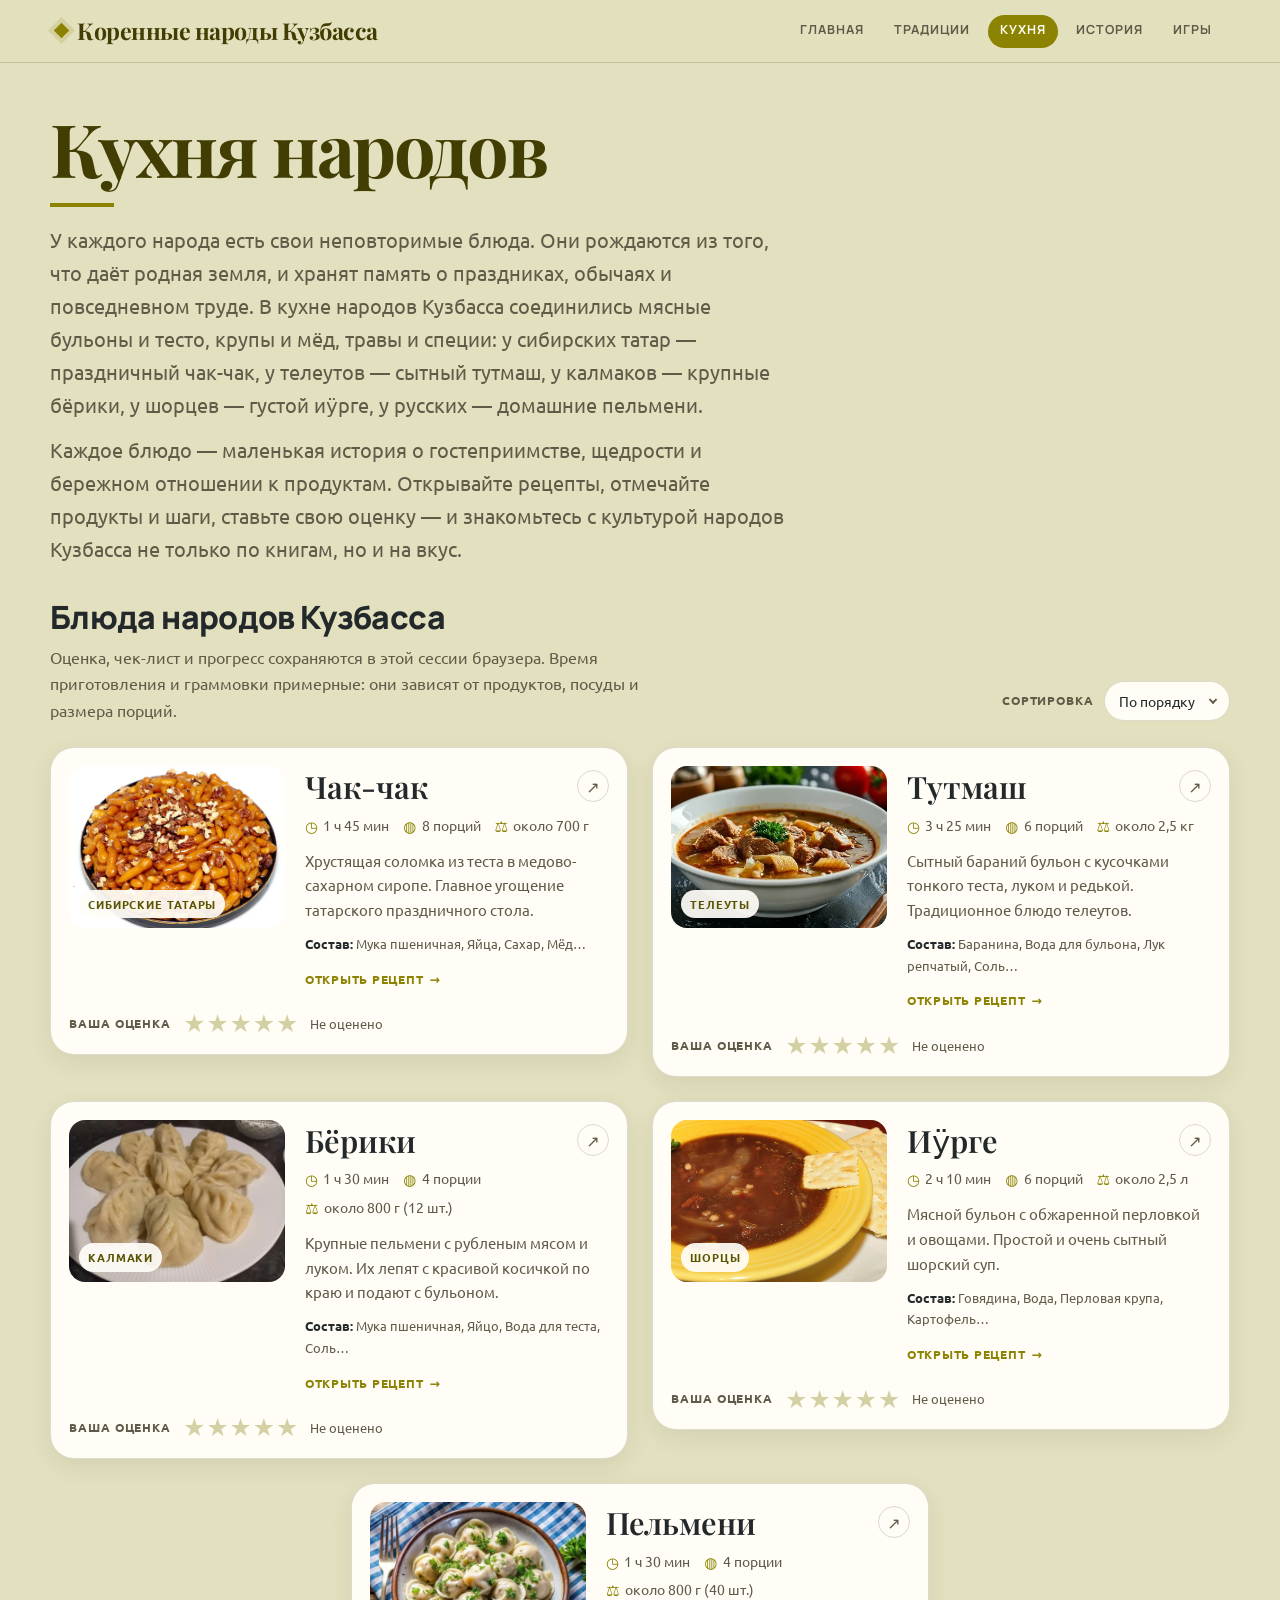
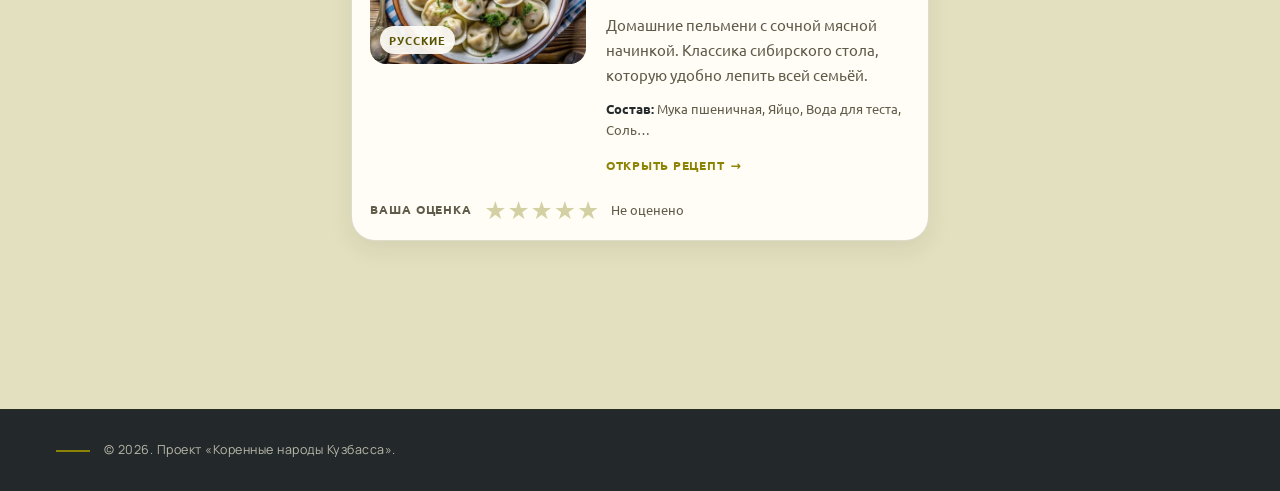
==== commit 73511adf: "Обновить название проекта, команду и фото руководителя" ====
--- a/cuisine.html
+++ b/cuisine.html
@@ -4,14 +4,14 @@
   <meta charset="utf-8">
   <meta name="viewport" content="width=device-width, initial-scale=1">
   <meta name="description" content="Пять традиционных блюд народов Кузбасса: чак-чак, тутмаш, бёрики, иӱрге и пельмени. Пошаговые рецепты, чек-лист продуктов и сохранение прогресса.">
-  <title>Кухня народов — Народы России</title>
+  <title>Кухня народов — Коренные народы Кузбасса</title>
   <link rel="stylesheet" href="css/fonts.css">
   <link rel="stylesheet" href="css/style.css">
   <link rel="stylesheet" href="css/cuisine.css">
 </head>
 <body class="cuisine-page">
   <header class="site-header">
-    <a class="site-logo" href="index.html">Народы России</a>
+    <a class="site-logo" href="index.html">Коренные народы Кузбасса</a>
     <nav class="site-nav" aria-label="Основная навигация">
       <ul class="site-nav__list">
         <li><a class="site-nav__link" href="index.html">Главная</a></li>
@@ -56,7 +56,7 @@
   </main>
 
   <footer class="site-footer">
-    <p>© 2026. Проект «Народы России».</p>
+    <p>© 2026. Проект «Коренные народы Кузбасса».</p>
   </footer>
 
   <script src="js/cuisine-data.js" defer></script>
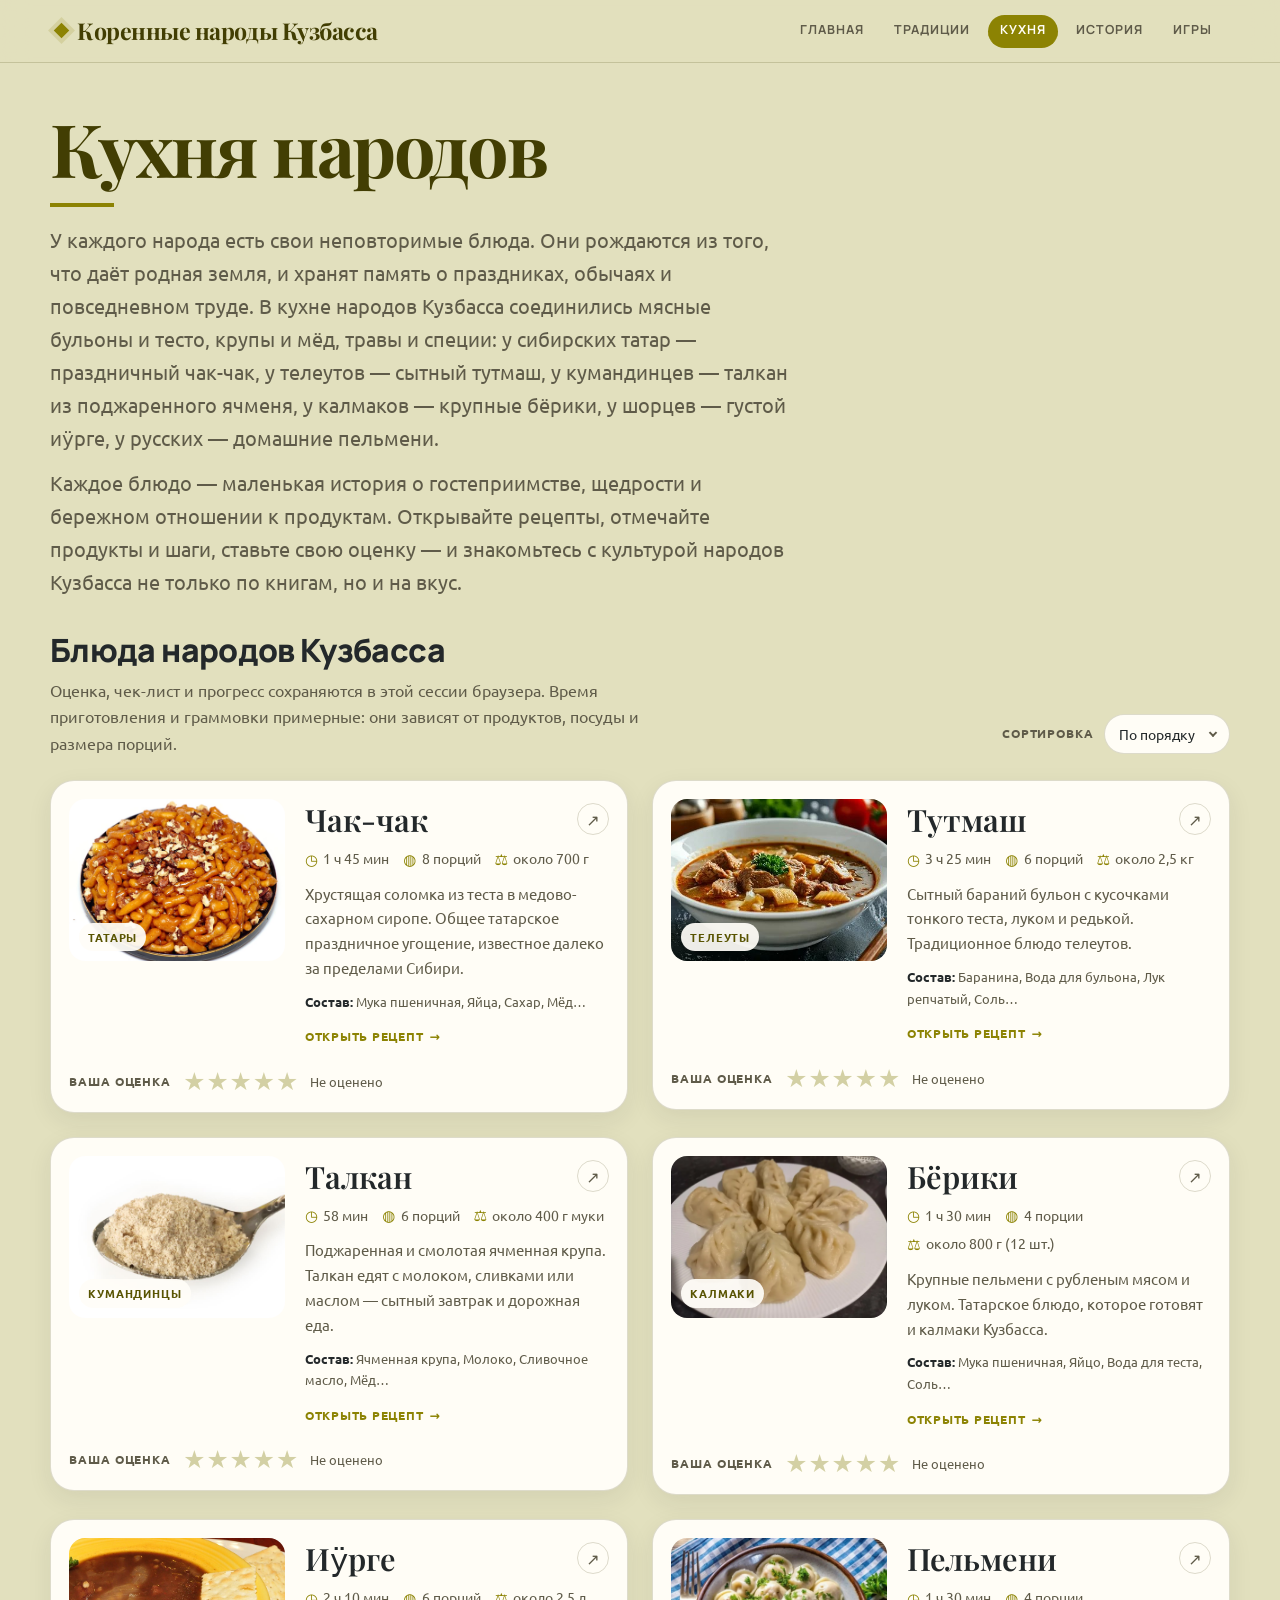
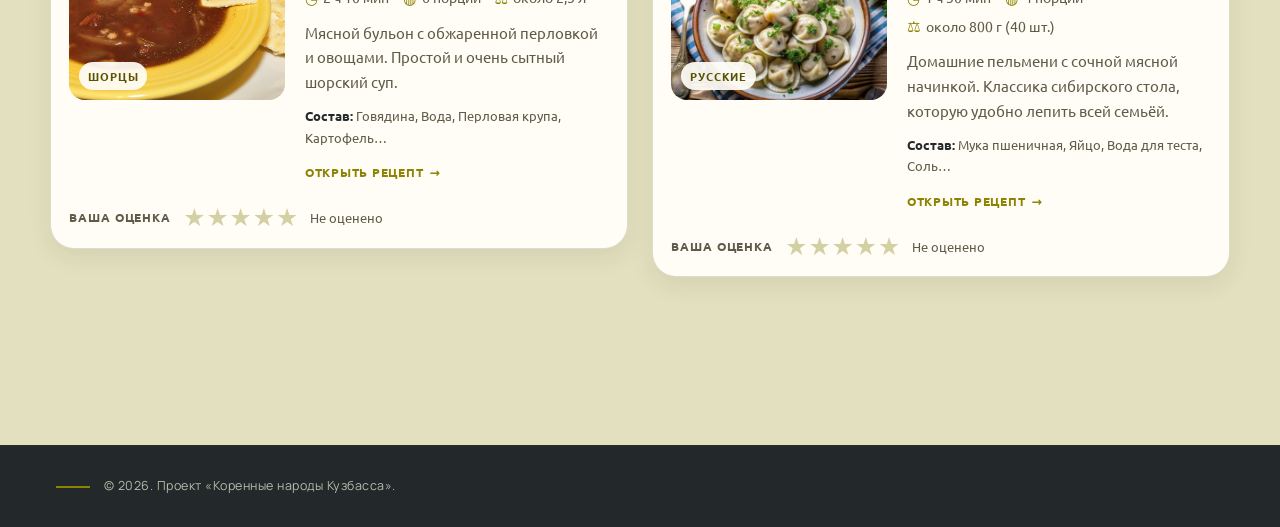
==== commit 941681fd: "Доработка сайта" ====
--- a/cuisine.html
+++ b/cuisine.html
@@ -3,7 +3,7 @@
 <head>
   <meta charset="utf-8">
   <meta name="viewport" content="width=device-width, initial-scale=1">
-  <meta name="description" content="Пять традиционных блюд народов Кузбасса: чак-чак, тутмаш, бёрики, иӱрге и пельмени. Пошаговые рецепты, чек-лист продуктов и сохранение прогресса.">
+  <meta name="description" content="Шесть традиционных блюд народов Кузбасса: чак-чак, тутмаш, талкан, бёрики, иӱрге и пельмени. Пошаговые рецепты, чек-лист продуктов и сохранение прогресса.">
   <title>Кухня народов — Коренные народы Кузбасса</title>
   <link rel="stylesheet" href="css/fonts.css">
   <link rel="stylesheet" href="css/style.css">
@@ -26,7 +26,7 @@
   <main class="site-main">
     <h1 class="page-title">Кухня народов</h1>
     <div class="page-intro">
-      <p>У каждого народа есть свои неповторимые блюда. Они рождаются из того, что даёт родная земля, и хранят память о праздниках, обычаях и повседневном труде. В кухне народов Кузбасса соединились мясные бульоны и тесто, крупы и мёд, травы и специи: у сибирских татар — праздничный чак-чак, у телеутов — сытный тутмаш, у калмаков — крупные бёрики, у шорцев — густой иӱрге, у русских — домашние пельмени.</p>
+      <p>У каждого народа есть свои неповторимые блюда. Они рождаются из того, что даёт родная земля, и хранят память о праздниках, обычаях и повседневном труде. В кухне народов Кузбасса соединились мясные бульоны и тесто, крупы и мёд, травы и специи: у сибирских татар — праздничный чак-чак, у телеутов — сытный тутмаш, у кумандинцев — талкан из поджаренного ячменя, у калмаков — крупные бёрики, у шорцев — густой иӱрге, у русских — домашние пельмени.</p>
       <p>Каждое блюдо — маленькая история о гостеприимстве, щедрости и бережном отношении к продуктам. Открывайте рецепты, отмечайте продукты и шаги, ставьте свою оценку — и знакомьтесь с культурой народов Кузбасса не только по книгам, но и на вкус.</p>
     </div>
 
